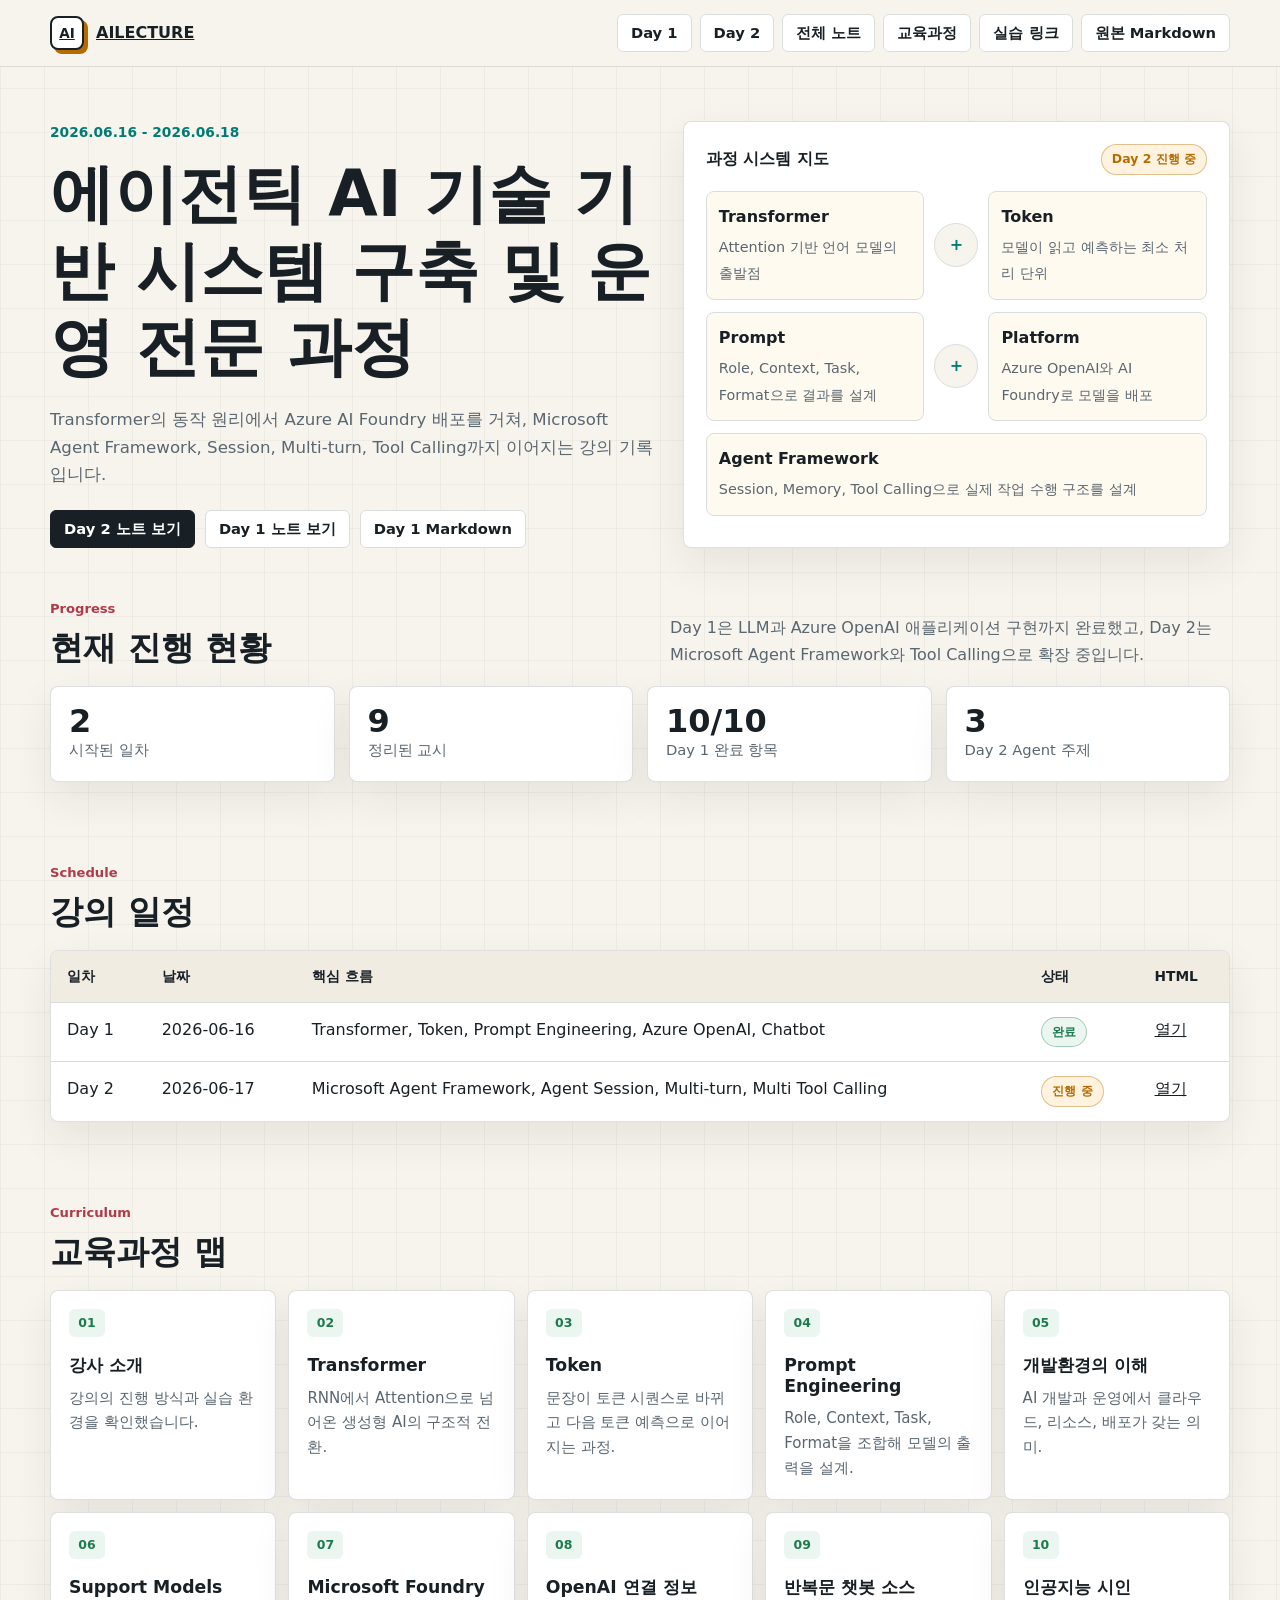
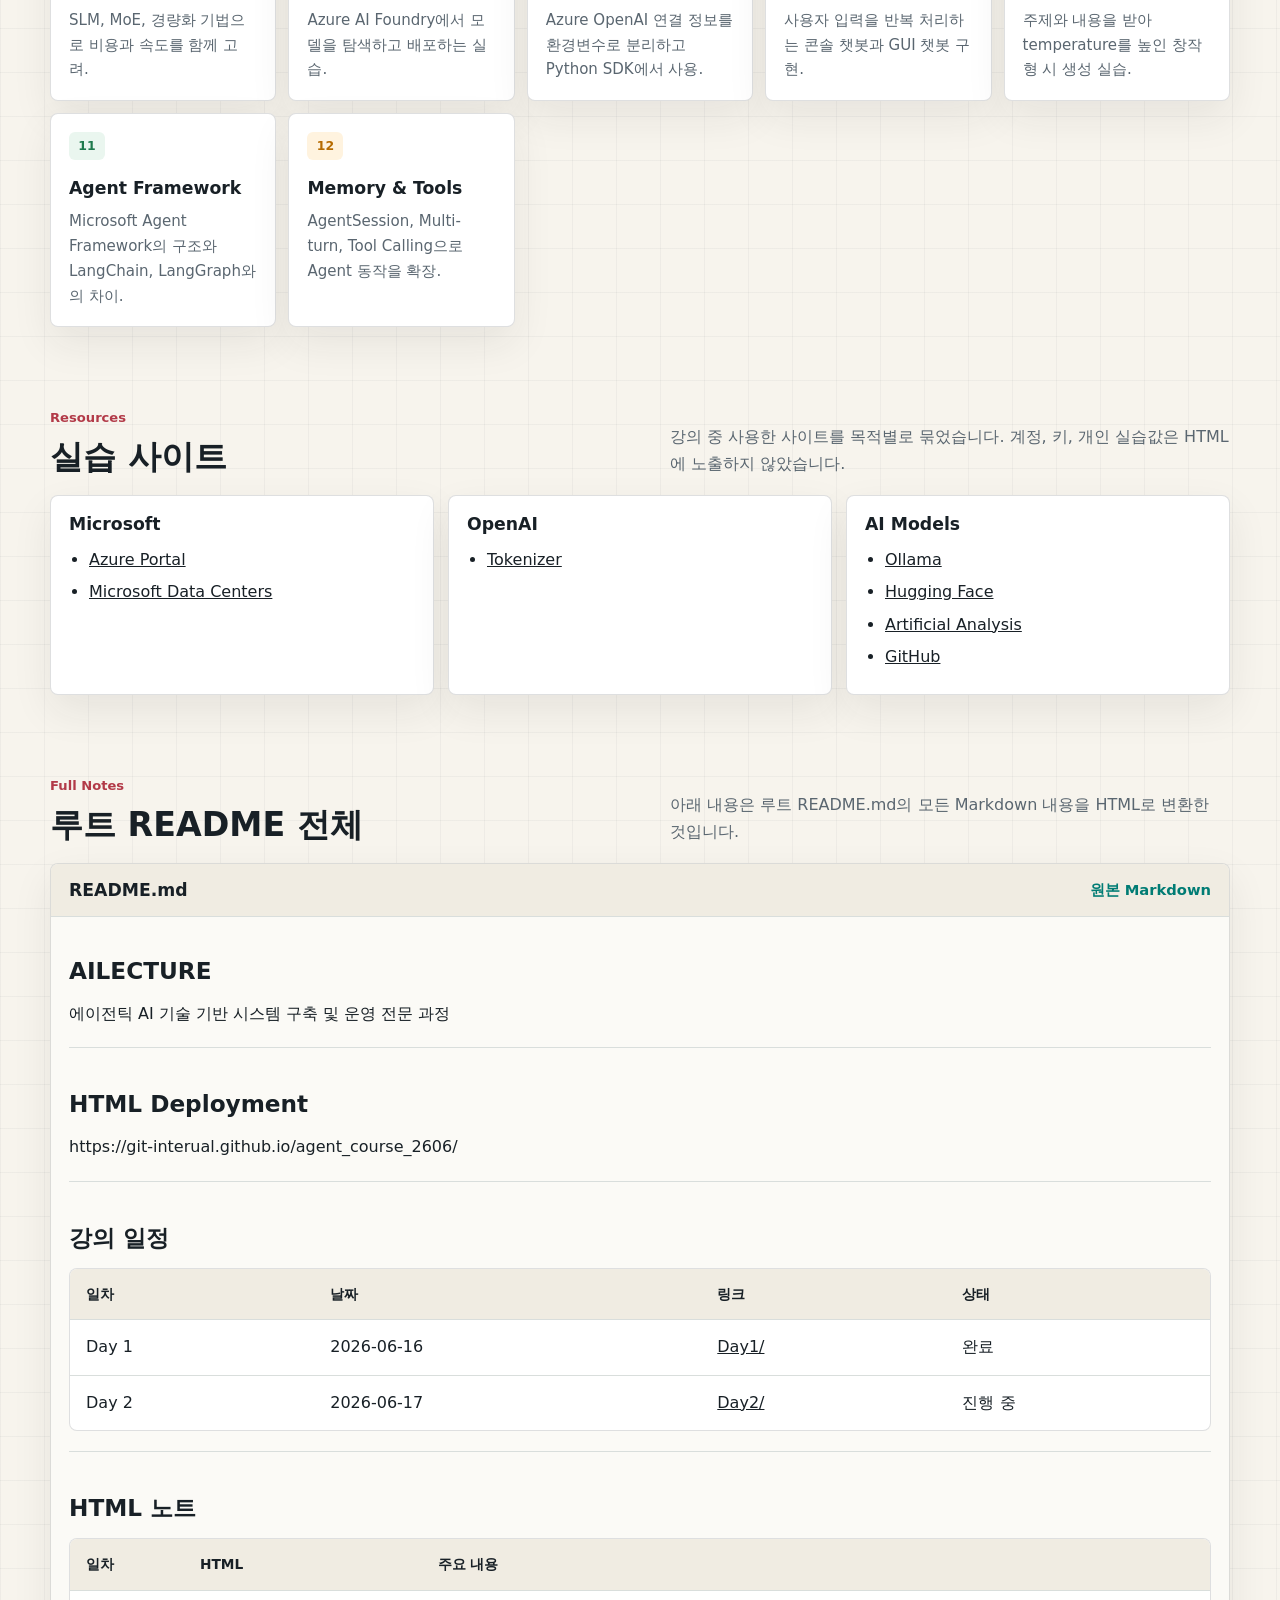
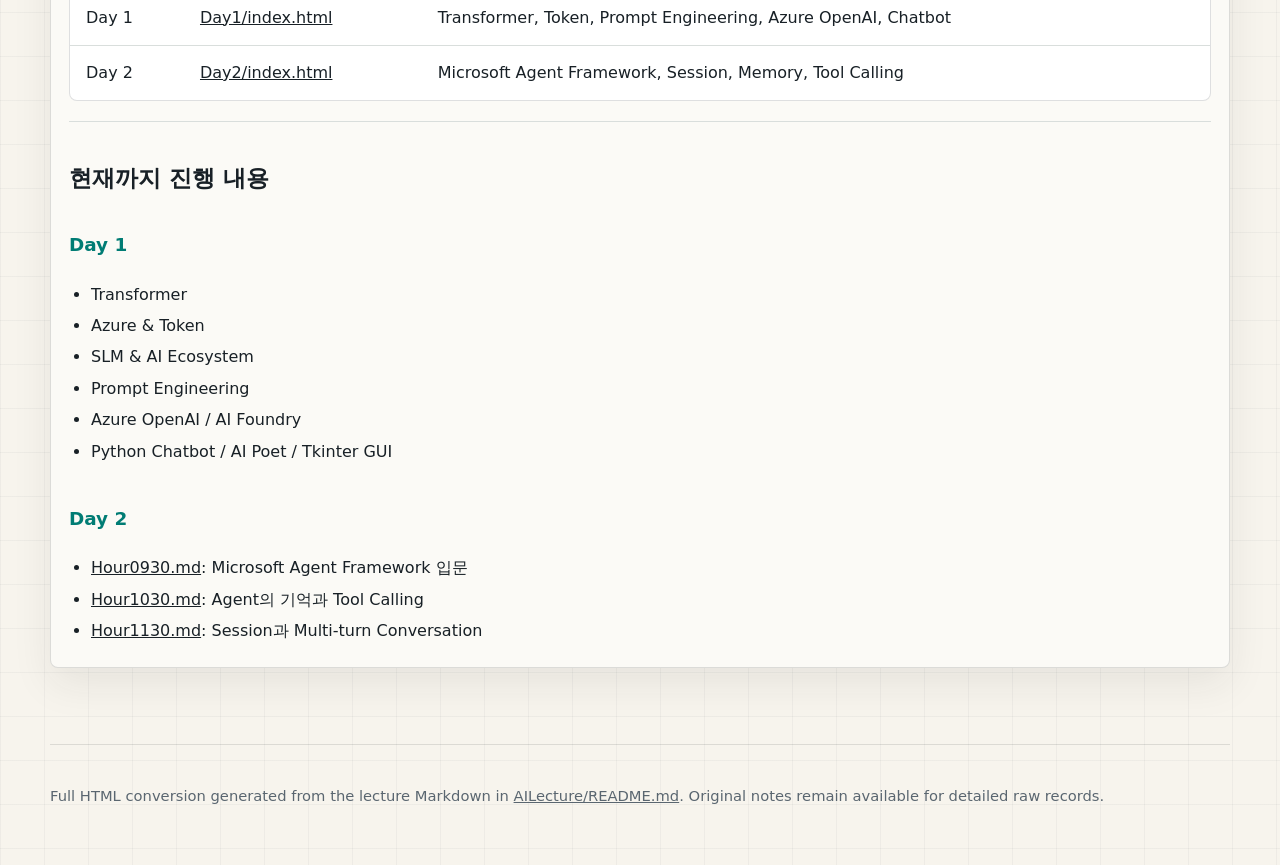
==== index.html @ e15aab4d "docs: include full markdown notes in html" ====
<!doctype html>
<html lang="ko">
  <head>
    <meta charset="utf-8" />
    <meta name="viewport" content="width=device-width, initial-scale=1" />
    <title>AILECTURE | Agentic AI Course</title>
    <link rel="stylesheet" href="assets/styles.css?v=full-notes-2" />
  </head>
  <body>
    <header class="topbar">
      <div class="page-shell topbar-inner">
        <a class="brand" href="index.html" aria-label="AILECTURE 홈">
          <span class="brand-mark">AI</span>
          <span>AILECTURE</span>
        </a>
        <nav class="nav-links" aria-label="주요 이동">
          <a href="Day1/index.html">Day 1</a>
          <a href="Day2/index.html">Day 2</a>
          <a href="#full-notes">전체 노트</a>
          <a href="#curriculum">교육과정</a>
          <a href="#resources">실습 링크</a>
          <a href="README.md">원본 Markdown</a>
        </nav>
      </div>
    </header>

    <main class="page-shell">
      <section class="hero" aria-labelledby="page-title">
        <div class="hero-copy">
          <p class="eyebrow">2026.06.16 - 2026.06.18</p>
          <h1 id="page-title">에이전틱 AI 기술 기반 시스템 구축 및 운영 전문 과정</h1>
          <p class="lead">
            Transformer의 동작 원리에서 Azure AI Foundry 배포를 거쳐,
            Microsoft Agent Framework, Session, Multi-turn, Tool Calling까지 이어지는 강의 기록입니다.
          </p>
          <div class="button-row">
            <a class="button-link primary" href="Day2/index.html">Day 2 노트 보기</a>
            <a class="button-link" href="Day1/index.html">Day 1 노트 보기</a>
            <a class="button-link" href="Day1/README.md">Day 1 Markdown</a>
          </div>
        </div>

        <aside class="hero-panel" aria-labelledby="map-title">
          <div class="panel-title">
            <span id="map-title">과정 시스템 지도</span>
            <span class="status-chip pending">Day 2 진행 중</span>
          </div>
          <div class="system-map">
            <div class="map-row">
              <div class="map-node">
                <strong>Transformer</strong>
                <span>Attention 기반 언어 모델의 출발점</span>
              </div>
              <div class="map-arrow">+</div>
              <div class="map-node">
                <strong>Token</strong>
                <span>모델이 읽고 예측하는 최소 처리 단위</span>
              </div>
            </div>
            <div class="map-row">
              <div class="map-node">
                <strong>Prompt</strong>
                <span>Role, Context, Task, Format으로 결과를 설계</span>
              </div>
              <div class="map-arrow">+</div>
              <div class="map-node">
                <strong>Platform</strong>
                <span>Azure OpenAI와 AI Foundry로 모델을 배포</span>
              </div>
            </div>
            <div class="map-node">
              <strong>Agent Framework</strong>
              <span>Session, Memory, Tool Calling으로 실제 작업 수행 구조를 설계</span>
            </div>
          </div>
        </aside>
      </section>

      <section class="section compact" aria-labelledby="stats-title">
        <div class="section-header">
          <div>
            <p class="section-kicker">Progress</p>
            <h2 id="stats-title">현재 진행 현황</h2>
          </div>
          <p class="section-note">
            Day 1은 LLM과 Azure OpenAI 애플리케이션 구현까지 완료했고,
            Day 2는 Microsoft Agent Framework와 Tool Calling으로 확장 중입니다.
          </p>
        </div>
        <div class="metrics">
          <div class="metric">
            <b>2</b>
            <span>시작된 일차</span>
          </div>
          <div class="metric">
            <b>9</b>
            <span>정리된 교시</span>
          </div>
          <div class="metric">
            <b>10/10</b>
            <span>Day 1 완료 항목</span>
          </div>
          <div class="metric">
            <b>3</b>
            <span>Day 2 Agent 주제</span>
          </div>
        </div>
      </section>

      <section class="section" aria-labelledby="schedule-title">
        <div class="section-header">
          <div>
            <p class="section-kicker">Schedule</p>
            <h2 id="schedule-title">강의 일정</h2>
          </div>
        </div>
        <div class="table-wrap">
          <table>
            <thead>
              <tr>
                <th>일차</th>
                <th>날짜</th>
                <th>핵심 흐름</th>
                <th>상태</th>
                <th>HTML</th>
              </tr>
            </thead>
            <tbody>
              <tr>
                <td>Day 1</td>
                <td>2026-06-16</td>
                <td>Transformer, Token, Prompt Engineering, Azure OpenAI, Chatbot</td>
                <td><span class="status-chip">완료</span></td>
                <td><a href="Day1/index.html">열기</a></td>
              </tr>
              <tr>
                <td>Day 2</td>
                <td>2026-06-17</td>
                <td>Microsoft Agent Framework, Agent Session, Multi-turn, Multi Tool Calling</td>
                <td><span class="status-chip pending">진행 중</span></td>
                <td><a href="Day2/index.html">열기</a></td>
              </tr>
            </tbody>
          </table>
        </div>
      </section>

      <section class="section" id="curriculum" aria-labelledby="curriculum-title">
        <div class="section-header">
          <div>
            <p class="section-kicker">Curriculum</p>
            <h2 id="curriculum-title">교육과정 맵</h2>
          </div>
        </div>
        <div class="curriculum-grid">
          <article class="content-card complete">
            <h3>강사 소개</h3>
            <p>강의의 진행 방식과 실습 환경을 확인했습니다.</p>
          </article>
          <article class="content-card complete">
            <h3>Transformer</h3>
            <p>RNN에서 Attention으로 넘어온 생성형 AI의 구조적 전환.</p>
          </article>
          <article class="content-card complete">
            <h3>Token</h3>
            <p>문장이 토큰 시퀀스로 바뀌고 다음 토큰 예측으로 이어지는 과정.</p>
          </article>
          <article class="content-card complete">
            <h3>Prompt Engineering</h3>
            <p>Role, Context, Task, Format을 조합해 모델의 출력을 설계.</p>
          </article>
          <article class="content-card complete">
            <h3>개발환경의 이해</h3>
            <p>AI 개발과 운영에서 클라우드, 리소스, 배포가 갖는 의미.</p>
          </article>
          <article class="content-card complete">
            <h3>Support Models</h3>
            <p>SLM, MoE, 경량화 기법으로 비용과 속도를 함께 고려.</p>
          </article>
          <article class="content-card complete">
            <h3>Microsoft Foundry</h3>
            <p>Azure AI Foundry에서 모델을 탐색하고 배포하는 실습.</p>
          </article>
          <article class="content-card complete">
            <h3>OpenAI 연결 정보</h3>
            <p>Azure OpenAI 연결 정보를 환경변수로 분리하고 Python SDK에서 사용.</p>
          </article>
          <article class="content-card complete">
            <h3>반복문 챗봇 소스</h3>
            <p>사용자 입력을 반복 처리하는 콘솔 챗봇과 GUI 챗봇 구현.</p>
          </article>
          <article class="content-card complete">
            <h3>인공지능 시인</h3>
            <p>주제와 내용을 받아 temperature를 높인 창작형 시 생성 실습.</p>
          </article>
          <article class="content-card complete">
            <h3>Agent Framework</h3>
            <p>Microsoft Agent Framework의 구조와 LangChain, LangGraph와의 차이.</p>
          </article>
          <article class="content-card pending">
            <h3>Memory &amp; Tools</h3>
            <p>AgentSession, Multi-turn, Tool Calling으로 Agent 동작을 확장.</p>
          </article>
        </div>
      </section>

      <section class="section" id="resources" aria-labelledby="resources-title">
        <div class="section-header">
          <div>
            <p class="section-kicker">Resources</p>
            <h2 id="resources-title">실습 사이트</h2>
          </div>
          <p class="section-note">
            강의 중 사용한 사이트를 목적별로 묶었습니다. 계정, 키, 개인 실습값은
            HTML에 노출하지 않았습니다.
          </p>
        </div>
        <div class="link-grid">
          <article class="link-panel">
            <h3>Microsoft</h3>
            <ul>
              <li><a href="https://portal.azure.com/">Azure Portal</a></li>
              <li><a href="https://datacenters.microsoft.com/">Microsoft Data Centers</a></li>
            </ul>
          </article>
          <article class="link-panel">
            <h3>OpenAI</h3>
            <ul>
              <li><a href="https://platform.openai.com/tokenizer">Tokenizer</a></li>
            </ul>
          </article>
          <article class="link-panel">
            <h3>AI Models</h3>
            <ul>
              <li><a href="https://ollama.com/">Ollama</a></li>
              <li><a href="https://huggingface.co/">Hugging Face</a></li>
              <li><a href="https://artificialanalysis.ai/">Artificial Analysis</a></li>
              <li><a href="https://github.com/">GitHub</a></li>
            </ul>
          </article>
        </div>
      </section>
      <!-- full-notes:start -->
      <section class="section" id="full-notes" aria-labelledby="full-notes-title">
        <div class="section-header">
          <div>
            <p class="section-kicker">Full Notes</p>
            <h2 id="full-notes-title">루트 README 전체</h2>
          </div>
          <p class="section-note">아래 내용은 루트 README.md의 모든 Markdown 내용을 HTML로 변환한 것입니다.</p>
        </div>
        <div class="full-notes">
          <article class="source-panel markdown-source" id="full-readme-md">
            <div class="markdown-source-header">
              <h3>README.md</h3>
              <a href="README.md">원본 Markdown</a>
            </div>
            <div class="markdown-content">
              <h3>AILECTURE</h3>
              <p>에이전틱 AI 기술 기반 시스템 구축 및 운영 전문 과정</p>
              <hr />
              <h3>HTML Deployment</h3>
              <p>https://git-interual.github.io/agent_course_2606/</p>
              <hr />
              <h3>강의 일정</h3>
              <div class="table-wrap"><table>
              <thead><tr><th>일차</th><th>날짜</th><th>링크</th><th>상태</th></tr></thead>
              <tbody>
              <tr><td>Day 1</td><td>2026-06-16</td><td><a href="Day1/README.md">Day1/</a></td><td>완료</td></tr>
              <tr><td>Day 2</td><td>2026-06-17</td><td><a href="Day2/README.md">Day2/</a></td><td>진행 중</td></tr>
              </tbody></table></div>
              <hr />
              <h3>HTML 노트</h3>
              <div class="table-wrap"><table>
              <thead><tr><th>일차</th><th>HTML</th><th>주요 내용</th></tr></thead>
              <tbody>
              <tr><td>Day 1</td><td><a href="Day1/index.html">Day1/index.html</a></td><td>Transformer, Token, Prompt Engineering, Azure OpenAI, Chatbot</td></tr>
              <tr><td>Day 2</td><td><a href="Day2/index.html">Day2/index.html</a></td><td>Microsoft Agent Framework, Session, Memory, Tool Calling</td></tr>
              </tbody></table></div>
              <hr />
              <h3>현재까지 진행 내용</h3>
              <h4>Day 1</h4>
              <ul><li>Transformer</li><li>Azure &amp; Token</li><li>SLM &amp; AI Ecosystem</li><li>Prompt Engineering</li><li>Azure OpenAI / AI Foundry</li><li>Python Chatbot / AI Poet / Tkinter GUI</li></ul>
              <h4>Day 2</h4>
              <ul><li><a href="Day2/Hour0930.md">Hour0930.md</a>: Microsoft Agent Framework 입문</li><li><a href="Day2/Hour1030.md">Hour1030.md</a>: Agent의 기억과 Tool Calling</li><li><a href="Day2/Hour1130.md">Hour1130.md</a>: Session과 Multi-turn Conversation</li></ul>
            </div>
          </article>
        </div>
      </section>
      <!-- full-notes:end -->
    </main>

    <footer class="page-shell footer">
      <p>
        Full HTML conversion generated from the lecture Markdown in
        <a href="README.md">AILecture/README.md</a>. Original notes remain
        available for detailed raw records.
      </p>
    </footer>
  </body>
</html>
---- assets/styles.css ----
:root {
  --paper: #f7f4ed;
  --surface: #ffffff;
  --surface-strong: #fffaf0;
  --ink: #182026;
  --muted: #5a6670;
  --line: #d9dedc;
  --teal: #007c74;
  --green: #1f7a4d;
  --amber: #b66b00;
  --rose: #b23a48;
  --violet: #6953a8;
  --blue: #2f67b1;
  --shadow: 0 16px 40px rgba(33, 38, 43, 0.08);
  font-family:
    Inter, Pretendard, "Noto Sans KR", "Apple SD Gothic Neo", system-ui,
    -apple-system, BlinkMacSystemFont, "Segoe UI", sans-serif;
}

* {
  box-sizing: border-box;
}

html {
  scroll-behavior: smooth;
}

body {
  margin: 0;
  background:
    linear-gradient(90deg, rgba(24, 32, 38, 0.04) 1px, transparent 1px),
    linear-gradient(180deg, rgba(24, 32, 38, 0.04) 1px, transparent 1px),
    var(--paper);
  background-size: 44px 44px;
  color: var(--ink);
  line-height: 1.65;
}

a {
  color: inherit;
}

.page-shell {
  width: min(1180px, calc(100% - 32px));
  margin: 0 auto;
}

.topbar {
  position: sticky;
  top: 0;
  z-index: 20;
  border-bottom: 1px solid rgba(24, 32, 38, 0.12);
  background: rgba(247, 244, 237, 0.92);
  backdrop-filter: blur(18px);
}

.topbar-inner {
  display: flex;
  min-height: 66px;
  align-items: center;
  justify-content: space-between;
  gap: 20px;
}

.brand {
  display: flex;
  align-items: center;
  gap: 12px;
  font-weight: 800;
}

.brand-mark {
  display: grid;
  width: 34px;
  height: 34px;
  place-items: center;
  border: 2px solid var(--ink);
  border-radius: 8px;
  background: var(--surface);
  box-shadow: 4px 4px 0 var(--amber);
  font-size: 0.85rem;
}

.nav-links {
  display: flex;
  flex-wrap: wrap;
  justify-content: flex-end;
  gap: 8px;
}

.nav-links a,
.button-link {
  display: inline-flex;
  min-height: 38px;
  align-items: center;
  justify-content: center;
  border: 1px solid var(--line);
  border-radius: 6px;
  background: var(--surface);
  padding: 0 13px;
  color: var(--ink);
  font-size: 0.92rem;
  font-weight: 700;
  text-decoration: none;
}

.nav-links a:hover,
.button-link:hover {
  border-color: var(--ink);
  box-shadow: 3px 3px 0 rgba(24, 32, 38, 0.16);
}

.button-link.primary {
  border-color: var(--ink);
  background: var(--ink);
  color: var(--surface);
}

.button-row {
  display: flex;
  flex-wrap: wrap;
  gap: 10px;
  margin-top: 22px;
}

.hero {
  display: grid;
  grid-template-columns: minmax(0, 1.05fr) minmax(320px, 0.95fr);
  gap: 28px;
  align-items: stretch;
  padding: 54px 0 28px;
}

.hero-copy {
  align-self: center;
}

.eyebrow {
  margin: 0 0 12px;
  color: var(--teal);
  font-size: 0.86rem;
  font-weight: 900;
}

h1,
h2,
h3 {
  line-height: 1.2;
}

h1 {
  margin: 0;
  max-width: 780px;
  font-size: clamp(2.2rem, 5vw, 5rem);
  letter-spacing: 0;
}

.lead {
  max-width: 720px;
  margin: 20px 0 0;
  color: var(--muted);
  font-size: clamp(1.02rem, 1.3vw, 1.2rem);
}

.hero-panel,
.content-card,
.timeline-item,
.metric,
.callout,
.table-wrap,
.link-panel,
.concept-card,
.hour-card,
.source-panel {
  border: 1px solid rgba(24, 32, 38, 0.14);
  border-radius: 8px;
  background: var(--surface);
  box-shadow: var(--shadow);
}

.hero-panel {
  position: relative;
  overflow: hidden;
  padding: 22px;
}

.panel-title {
  display: flex;
  align-items: center;
  justify-content: space-between;
  gap: 12px;
  margin-bottom: 16px;
  font-weight: 900;
}

.status-chip {
  display: inline-flex;
  align-items: center;
  border: 1px solid rgba(31, 122, 77, 0.35);
  border-radius: 999px;
  background: #eaf6ef;
  padding: 4px 10px;
  color: var(--green);
  font-size: 0.78rem;
  font-weight: 900;
}

.status-chip.pending {
  border-color: rgba(182, 107, 0, 0.38);
  background: #fff3df;
  color: var(--amber);
}

.system-map {
  display: grid;
  gap: 12px;
}

.map-row {
  display: grid;
  grid-template-columns: 1fr 44px 1fr;
  gap: 10px;
  align-items: center;
}

.map-node {
  min-height: 76px;
  border: 1px solid var(--line);
  border-radius: 8px;
  background: var(--surface-strong);
  padding: 12px;
}

.map-node strong {
  display: block;
  margin-bottom: 4px;
}

.map-node span {
  color: var(--muted);
  font-size: 0.9rem;
}

.map-arrow {
  display: grid;
  width: 44px;
  height: 44px;
  place-items: center;
  border: 1px solid var(--line);
  border-radius: 50%;
  background: var(--paper);
  color: var(--teal);
  font-weight: 900;
}

.section {
  padding: 40px 0;
}

.section.compact {
  padding-top: 22px;
}

.section-header {
  display: flex;
  align-items: end;
  justify-content: space-between;
  gap: 20px;
  margin-bottom: 18px;
}

.section-kicker {
  margin: 0 0 8px;
  color: var(--rose);
  font-size: 0.82rem;
  font-weight: 900;
}

h2 {
  margin: 0;
  font-size: clamp(1.6rem, 2.6vw, 2.5rem);
}

h3 {
  margin: 0 0 10px;
  font-size: 1.08rem;
}

.section-note {
  max-width: 560px;
  margin: 8px 0 0;
  color: var(--muted);
}

.metrics {
  display: grid;
  grid-template-columns: repeat(4, 1fr);
  gap: 14px;
}

.metric {
  padding: 18px;
}

.metric b {
  display: block;
  font-size: 2rem;
  line-height: 1;
}

.metric span {
  color: var(--muted);
  font-size: 0.92rem;
}

.timeline {
  display: grid;
  gap: 12px;
}

.timeline-item {
  display: grid;
  grid-template-columns: 110px minmax(0, 1fr) auto;
  gap: 18px;
  align-items: center;
  padding: 18px;
}

.timeline-time {
  color: var(--teal);
  font-size: 1.18rem;
  font-weight: 900;
}

.timeline-item p {
  margin: 0;
  color: var(--muted);
}

.progress-rail {
  overflow: hidden;
  height: 12px;
  border: 1px solid rgba(24, 32, 38, 0.18);
  border-radius: 999px;
  background: #eee7d9;
}

.progress-fill {
  width: var(--progress, 50%);
  height: 100%;
  background: linear-gradient(90deg, var(--green), var(--teal), var(--amber));
}

.curriculum-grid {
  display: grid;
  grid-template-columns: repeat(5, 1fr);
  gap: 12px;
  counter-reset: curriculum;
}

.content-card {
  position: relative;
  min-height: 150px;
  padding: 18px;
}

.content-card::before {
  counter-increment: curriculum;
  content: counter(curriculum, decimal-leading-zero);
  display: inline-flex;
  width: 36px;
  height: 28px;
  align-items: center;
  justify-content: center;
  border-radius: 6px;
  background: #f0ece2;
  color: var(--muted);
  font-size: 0.78rem;
  font-weight: 900;
}

.content-card.complete::before {
  background: #eaf6ef;
  color: var(--green);
}

.content-card.pending::before {
  background: #fff3df;
  color: var(--amber);
}

.content-card h3 {
  margin-top: 18px;
}

.content-card p {
  margin: 0;
  color: var(--muted);
  font-size: 0.94rem;
}

.table-wrap {
  overflow: auto;
}

table {
  width: 100%;
  border-collapse: collapse;
  min-width: 680px;
}

th,
td {
  border-bottom: 1px solid var(--line);
  padding: 14px 16px;
  text-align: left;
  vertical-align: top;
}

th {
  background: #f0ece2;
  font-size: 0.86rem;
  text-transform: uppercase;
}

tr:last-child td {
  border-bottom: 0;
}

.link-grid {
  display: grid;
  grid-template-columns: repeat(3, 1fr);
  gap: 14px;
}

.link-panel {
  padding: 18px;
}

.link-panel ul,
.hour-card ul,
.source-panel ul {
  margin: 12px 0 0;
  padding-left: 20px;
}

.link-panel li,
.hour-card li,
.source-panel li {
  margin: 6px 0;
}

.quote-band {
  display: grid;
  grid-template-columns: 0.8fr 1.2fr;
  gap: 18px;
  align-items: center;
  border: 1px solid rgba(24, 32, 38, 0.14);
  border-radius: 8px;
  background: #182026;
  padding: 26px;
  color: var(--surface);
}

.quote-band p {
  margin: 0;
}

.quote-band .formula {
  display: flex;
  flex-wrap: wrap;
  gap: 8px;
}

.formula span {
  border: 1px solid rgba(255, 255, 255, 0.28);
  border-radius: 6px;
  padding: 8px 10px;
  background: rgba(255, 255, 255, 0.08);
  font-weight: 800;
}

.two-column {
  display: grid;
  grid-template-columns: minmax(0, 0.92fr) minmax(320px, 1.08fr);
  gap: 22px;
}

.concept-grid,
.hour-grid {
  display: grid;
  grid-template-columns: repeat(2, minmax(0, 1fr));
  gap: 14px;
}

.concept-card,
.hour-card,
.source-panel {
  padding: 18px;
}

.accent-teal {
  border-top: 5px solid var(--teal);
}

.accent-amber {
  border-top: 5px solid var(--amber);
}

.accent-rose {
  border-top: 5px solid var(--rose);
}

.accent-violet {
  border-top: 5px solid var(--violet);
}

.accent-blue {
  border-top: 5px solid var(--blue);
}

.diagram {
  display: grid;
  gap: 10px;
  margin-top: 14px;
}

.flow {
  display: flex;
  flex-wrap: wrap;
  gap: 8px;
  align-items: center;
}

.flow span {
  border: 1px solid var(--line);
  border-radius: 6px;
  background: var(--surface-strong);
  padding: 8px 10px;
  font-weight: 800;
}

.flow b {
  color: var(--teal);
}

.split-note {
  display: grid;
  grid-template-columns: repeat(2, minmax(0, 1fr));
  gap: 12px;
}

.note-box {
  border: 1px solid var(--line);
  border-radius: 8px;
  background: #fbfaf6;
  padding: 14px;
}

.note-box strong {
  display: block;
  margin-bottom: 6px;
}

.note-box p {
  margin: 0;
  color: var(--muted);
}

.callout {
  padding: 20px;
  background: #fffaf0;
}

.callout strong {
  color: var(--rose);
}

.source-panel {
  background: #fbfaf6;
}

.full-notes {
  display: grid;
  gap: 18px;
  min-width: 0;
}

.markdown-source {
  overflow: hidden;
  min-width: 0;
}

.markdown-source-header {
  display: flex;
  align-items: center;
  justify-content: space-between;
  gap: 16px;
  border-bottom: 1px solid var(--line);
  margin: -18px -18px 18px;
  background: #f0ece2;
  padding: 14px 18px;
}

.markdown-source-header h3 {
  margin: 0;
}

.markdown-source-header a {
  color: var(--teal);
  font-size: 0.92rem;
  font-weight: 800;
  text-decoration: none;
}

.markdown-content {
  display: grid;
  grid-template-columns: minmax(0, 1fr);
  gap: 12px;
  min-width: 0;
}

.markdown-content h3,
.markdown-content h4,
.markdown-content h5,
.markdown-content h6 {
  margin: 22px 0 4px;
}

.markdown-content h3 {
  font-size: 1.45rem;
}

.markdown-content h4 {
  color: var(--teal);
  font-size: 1.15rem;
}

.markdown-content p {
  margin: 0;
}

.markdown-content ul,
.markdown-content ol {
  margin: 0;
  padding-left: 22px;
}

.markdown-content li {
  margin: 5px 0;
}

.markdown-content blockquote {
  margin: 0;
  border-left: 4px solid var(--amber);
  background: #fffaf0;
  padding: 12px 14px;
}

.markdown-content pre {
  overflow: auto;
  max-width: 100%;
  border: 1px solid rgba(24, 32, 38, 0.14);
  border-radius: 8px;
  background: #182026;
  padding: 14px;
  color: #fffaf0;
  line-height: 1.55;
}

.markdown-content code {
  border-radius: 5px;
  background: rgba(24, 32, 38, 0.08);
  padding: 2px 5px;
  font-family:
    "SFMono-Regular", Consolas, "Liberation Mono", Menlo, monospace;
  font-size: 0.92em;
}

.markdown-content pre code {
  background: transparent;
  padding: 0;
  color: inherit;
  white-space: pre-wrap;
  overflow-wrap: anywhere;
}

.markdown-content .table-wrap {
  box-shadow: none;
  max-width: 100%;
}

.markdown-content table {
  min-width: 0;
}

.markdown-content th,
.markdown-content td {
  overflow-wrap: anywhere;
}

.markdown-content hr {
  width: 100%;
  border: 0;
  border-top: 1px solid var(--line);
}

.footer {
  margin-top: 36px;
  border-top: 1px solid rgba(24, 32, 38, 0.12);
  padding: 24px 0 42px;
  color: var(--muted);
  font-size: 0.92rem;
}

@media (max-width: 980px) {
  .hero,
  .two-column,
  .quote-band {
    grid-template-columns: 1fr;
  }

  .metrics,
  .curriculum-grid {
    grid-template-columns: repeat(2, 1fr);
  }

  .link-grid,
  .concept-grid,
  .hour-grid {
    grid-template-columns: 1fr;
  }
}

@media (max-width: 720px) {
  .page-shell {
    width: min(calc(100% - 24px), 1180px);
  }

  .topbar-inner,
  .section-header {
    align-items: flex-start;
    flex-direction: column;
  }

  .nav-links {
    justify-content: flex-start;
  }

  .hero {
    padding-top: 34px;
  }

  .map-row {
    grid-template-columns: 1fr;
  }

  .map-arrow {
    width: 100%;
    border-radius: 8px;
  }

  .timeline-item {
    grid-template-columns: 1fr;
  }

  .metrics,
  .curriculum-grid,
  .split-note {
    grid-template-columns: 1fr;
  }
}
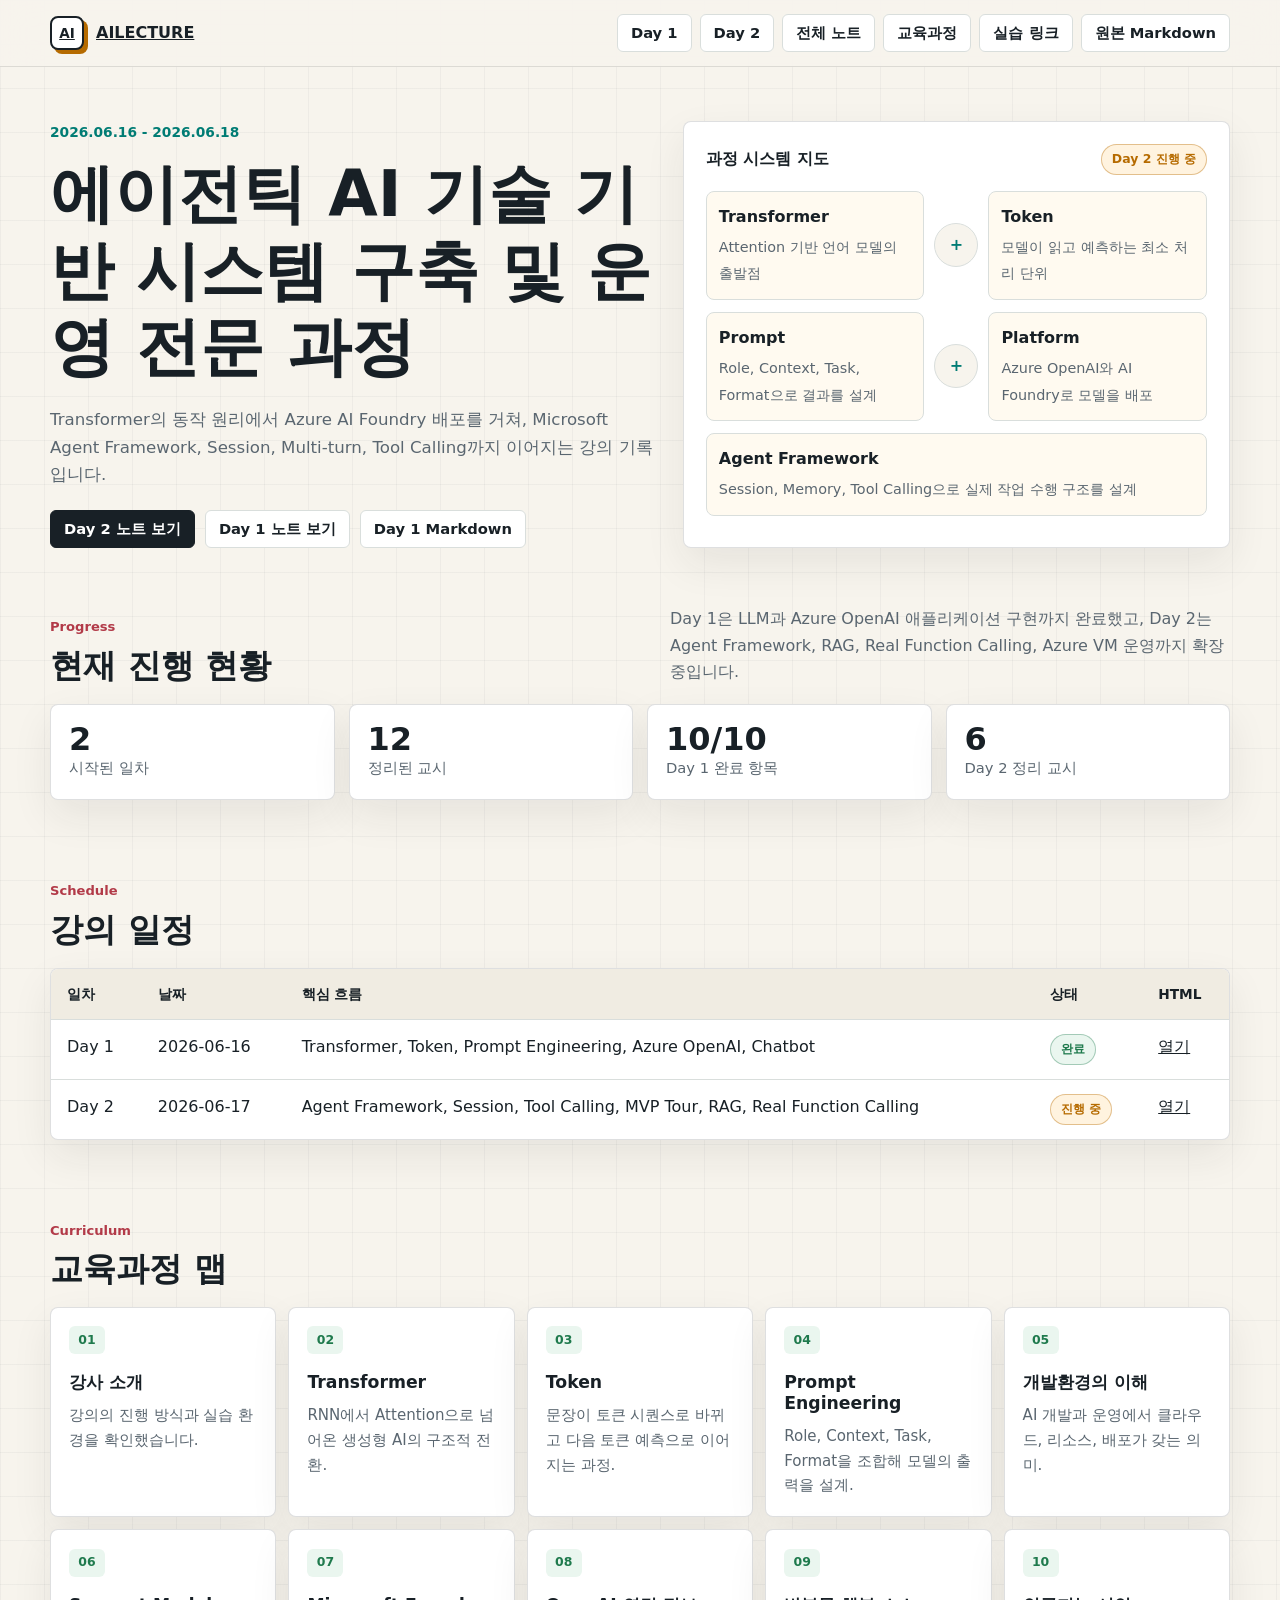
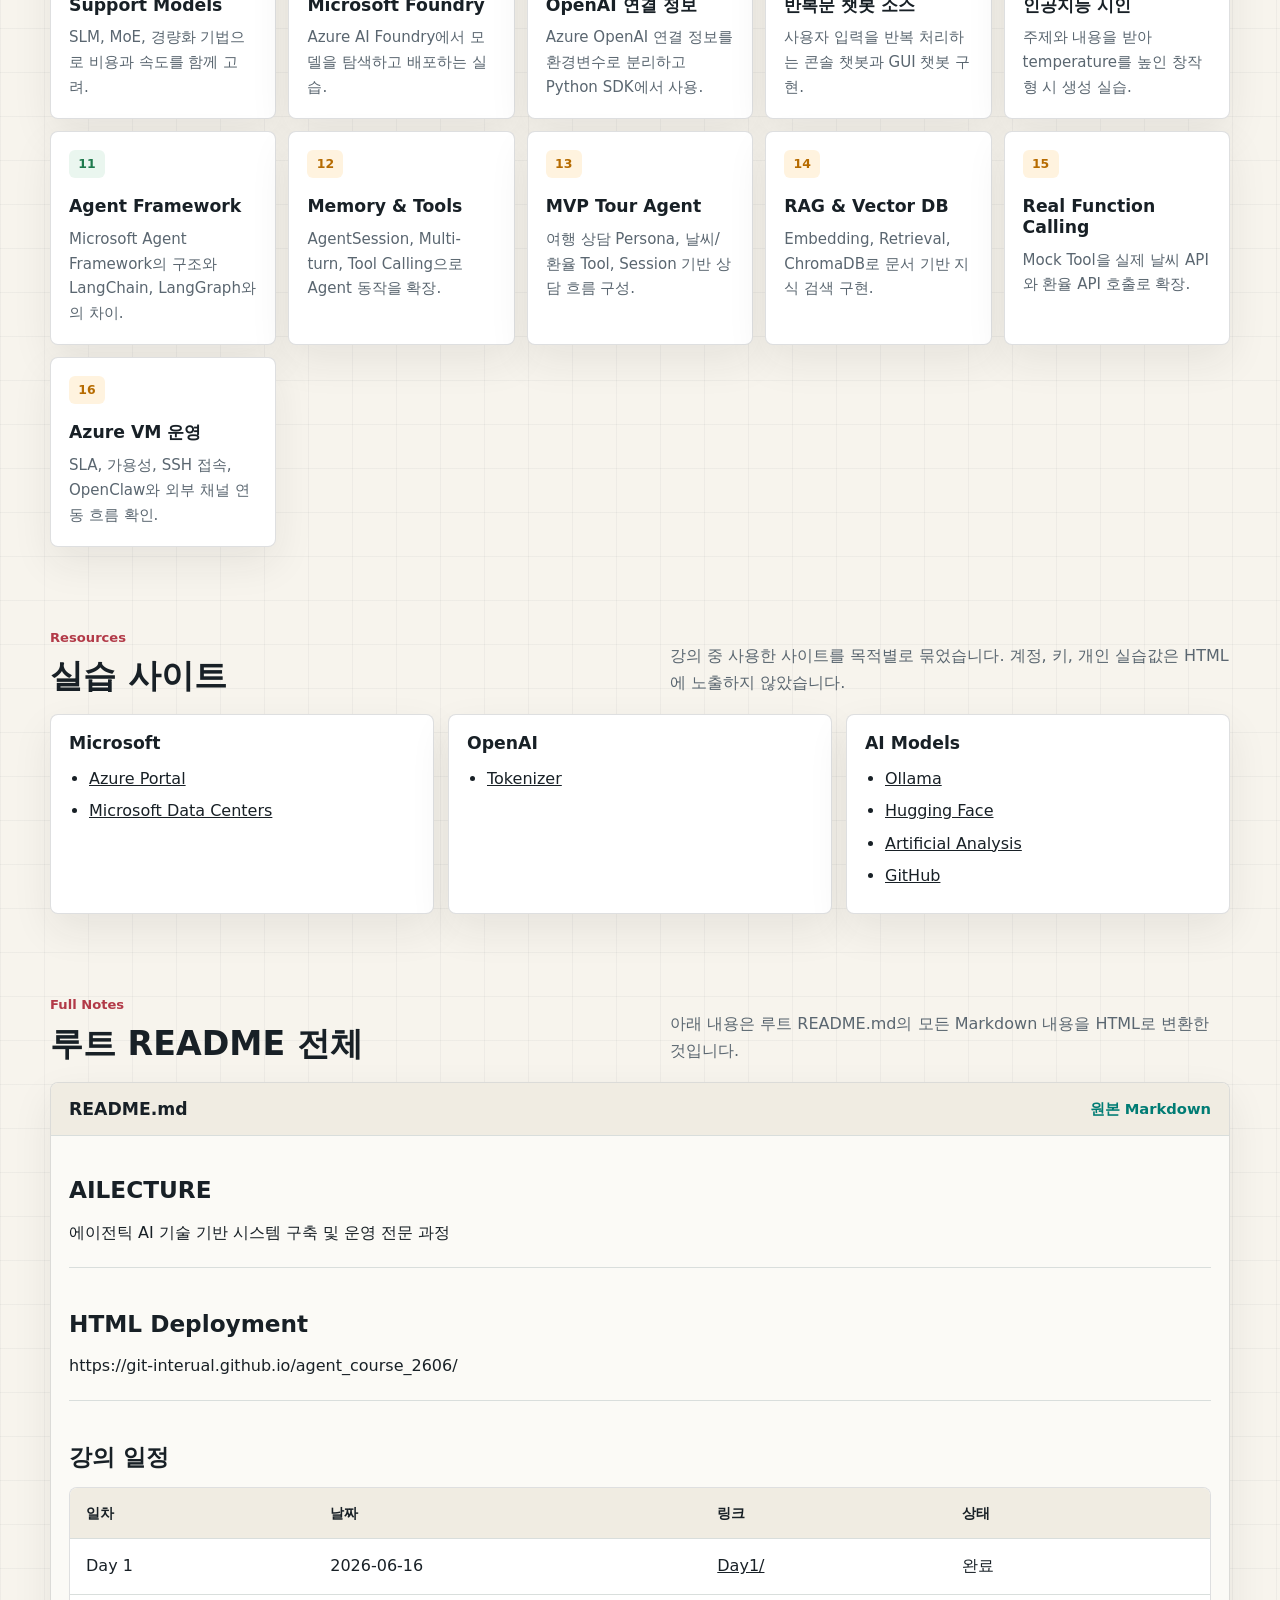
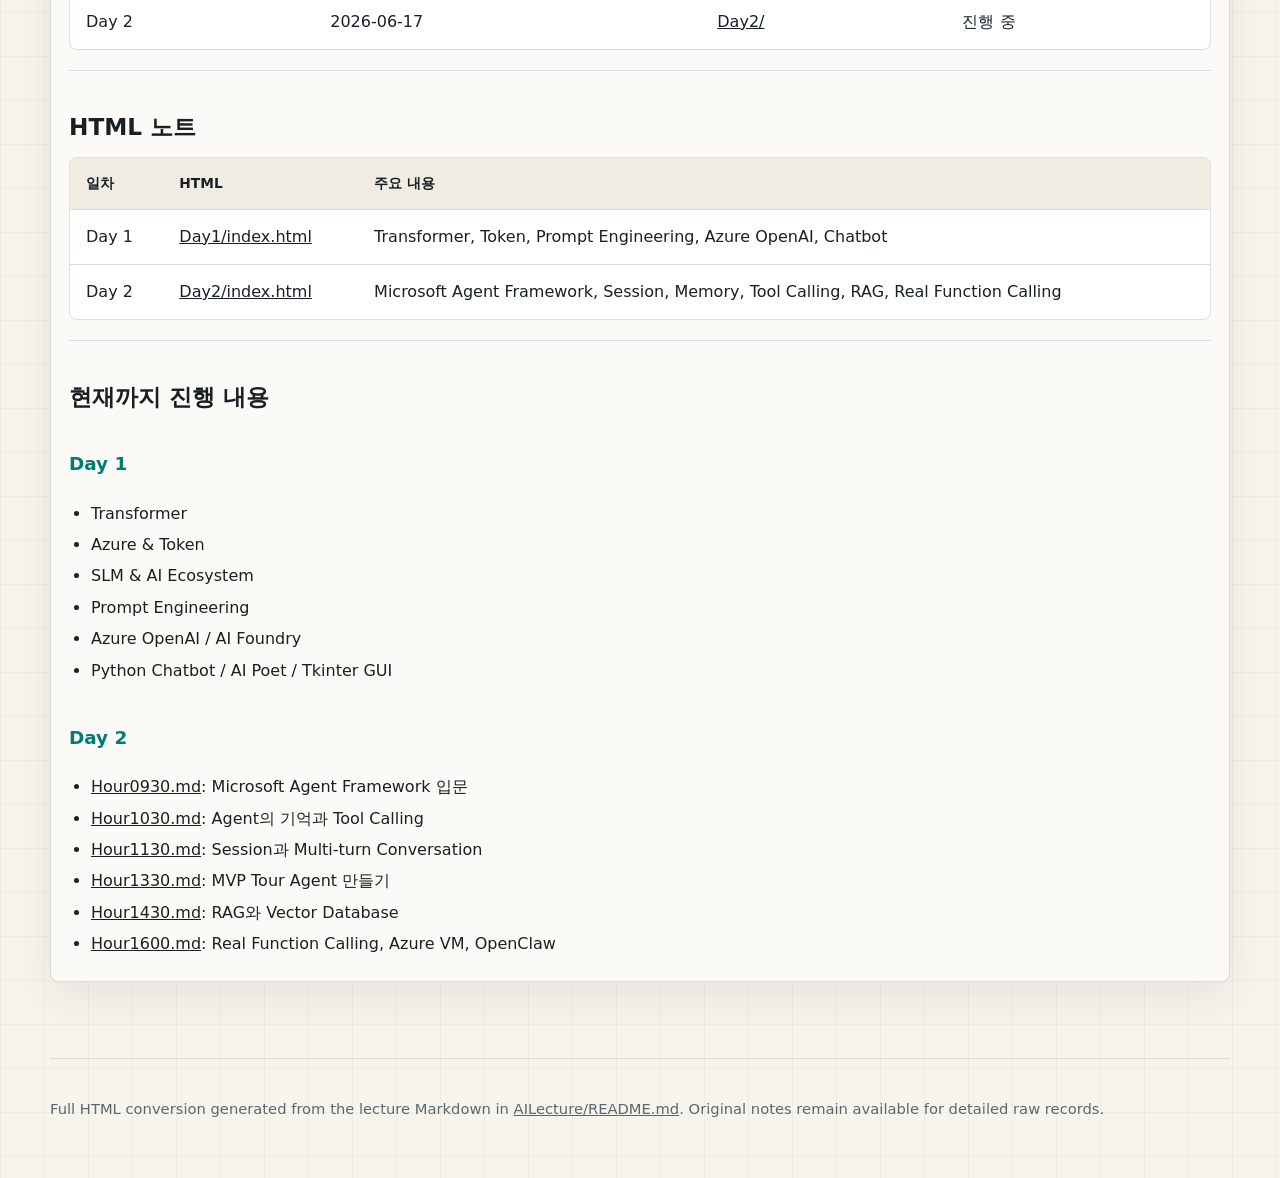
==== commit d159aca6: "Day2 5,6 교시 정보 추가." ====
--- a/index.html
+++ b/index.html
@@ -84,7 +84,7 @@
           </div>
           <p class="section-note">
             Day 1은 LLM과 Azure OpenAI 애플리케이션 구현까지 완료했고,
-            Day 2는 Microsoft Agent Framework와 Tool Calling으로 확장 중입니다.
+            Day 2는 Agent Framework, RAG, Real Function Calling, Azure VM 운영까지 확장 중입니다.
           </p>
         </div>
         <div class="metrics">
@@ -93,7 +93,7 @@
             <span>시작된 일차</span>
           </div>
           <div class="metric">
-            <b>9</b>
+            <b>12</b>
             <span>정리된 교시</span>
           </div>
           <div class="metric">
@@ -101,8 +101,8 @@
             <span>Day 1 완료 항목</span>
           </div>
           <div class="metric">
-            <b>3</b>
-            <span>Day 2 Agent 주제</span>
+            <b>6</b>
+            <span>Day 2 정리 교시</span>
           </div>
         </div>
       </section>
@@ -136,7 +136,7 @@
               <tr>
                 <td>Day 2</td>
                 <td>2026-06-17</td>
-                <td>Microsoft Agent Framework, Agent Session, Multi-turn, Multi Tool Calling</td>
+                <td>Agent Framework, Session, Tool Calling, MVP Tour, RAG, Real Function Calling</td>
                 <td><span class="status-chip pending">진행 중</span></td>
                 <td><a href="Day2/index.html">열기</a></td>
               </tr>
@@ -200,6 +200,22 @@
           <article class="content-card pending">
             <h3>Memory &amp; Tools</h3>
             <p>AgentSession, Multi-turn, Tool Calling으로 Agent 동작을 확장.</p>
+          </article>
+          <article class="content-card pending">
+            <h3>MVP Tour Agent</h3>
+            <p>여행 상담 Persona, 날씨/환율 Tool, Session 기반 상담 흐름 구성.</p>
+          </article>
+          <article class="content-card pending">
+            <h3>RAG &amp; Vector DB</h3>
+            <p>Embedding, Retrieval, ChromaDB로 문서 기반 지식 검색 구현.</p>
+          </article>
+          <article class="content-card pending">
+            <h3>Real Function Calling</h3>
+            <p>Mock Tool을 실제 날씨 API와 환율 API 호출로 확장.</p>
+          </article>
+          <article class="content-card pending">
+            <h3>Azure VM 운영</h3>
+            <p>SLA, 가용성, SSH 접속, OpenClaw와 외부 채널 연동 흐름 확인.</p>
           </article>
         </div>
       </section>
@@ -275,14 +291,14 @@
               <thead><tr><th>일차</th><th>HTML</th><th>주요 내용</th></tr></thead>
               <tbody>
               <tr><td>Day 1</td><td><a href="Day1/index.html">Day1/index.html</a></td><td>Transformer, Token, Prompt Engineering, Azure OpenAI, Chatbot</td></tr>
-              <tr><td>Day 2</td><td><a href="Day2/index.html">Day2/index.html</a></td><td>Microsoft Agent Framework, Session, Memory, Tool Calling</td></tr>
+              <tr><td>Day 2</td><td><a href="Day2/index.html">Day2/index.html</a></td><td>Microsoft Agent Framework, Session, Memory, Tool Calling, RAG, Real Function Calling</td></tr>
               </tbody></table></div>
               <hr />
               <h3>현재까지 진행 내용</h3>
               <h4>Day 1</h4>
               <ul><li>Transformer</li><li>Azure &amp; Token</li><li>SLM &amp; AI Ecosystem</li><li>Prompt Engineering</li><li>Azure OpenAI / AI Foundry</li><li>Python Chatbot / AI Poet / Tkinter GUI</li></ul>
               <h4>Day 2</h4>
-              <ul><li><a href="Day2/Hour0930.md">Hour0930.md</a>: Microsoft Agent Framework 입문</li><li><a href="Day2/Hour1030.md">Hour1030.md</a>: Agent의 기억과 Tool Calling</li><li><a href="Day2/Hour1130.md">Hour1130.md</a>: Session과 Multi-turn Conversation</li></ul>
+              <ul><li><a href="Day2/Hour0930.md">Hour0930.md</a>: Microsoft Agent Framework 입문</li><li><a href="Day2/Hour1030.md">Hour1030.md</a>: Agent의 기억과 Tool Calling</li><li><a href="Day2/Hour1130.md">Hour1130.md</a>: Session과 Multi-turn Conversation</li><li><a href="Day2/Hour1330.md">Hour1330.md</a>: MVP Tour Agent 만들기</li><li><a href="Day2/Hour1430.md">Hour1430.md</a>: RAG와 Vector Database</li><li><a href="Day2/Hour1600.md">Hour1600.md</a>: Real Function Calling, Azure VM, OpenClaw</li></ul>
             </div>
           </article>
         </div>
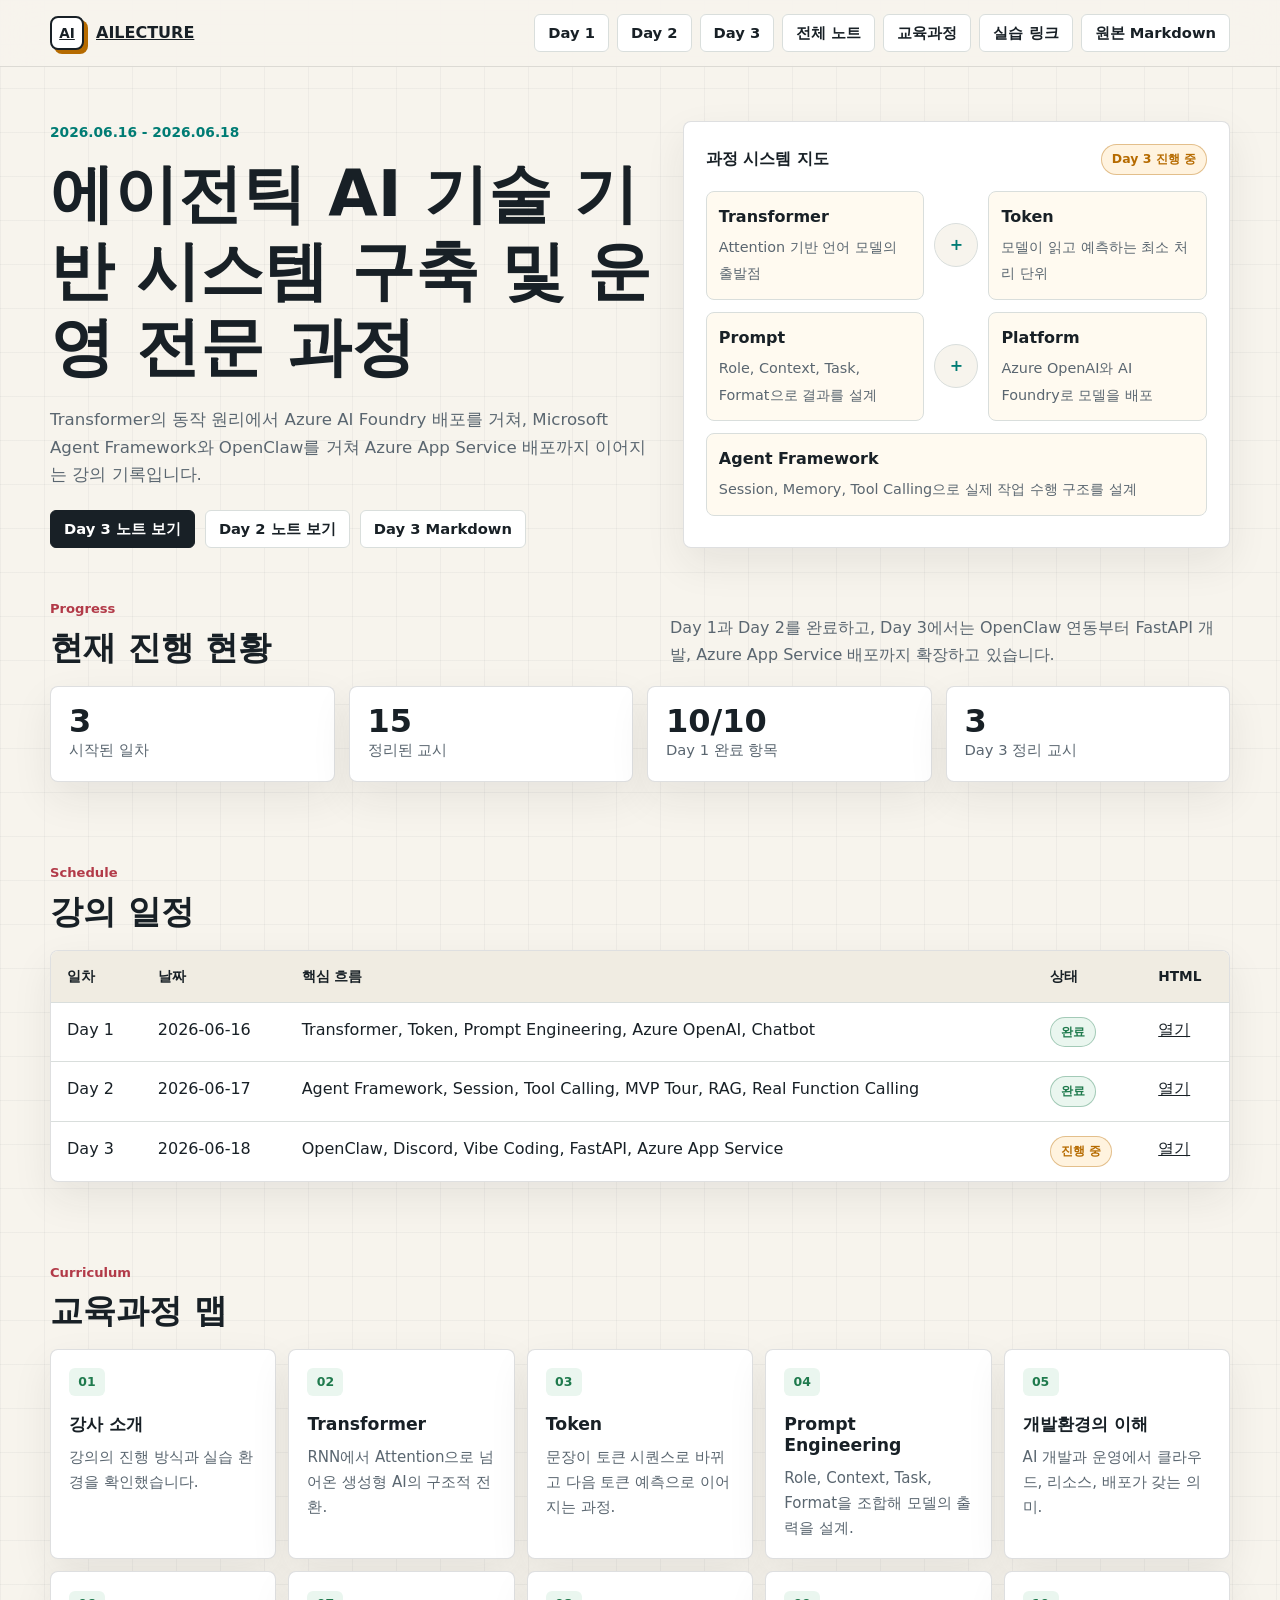
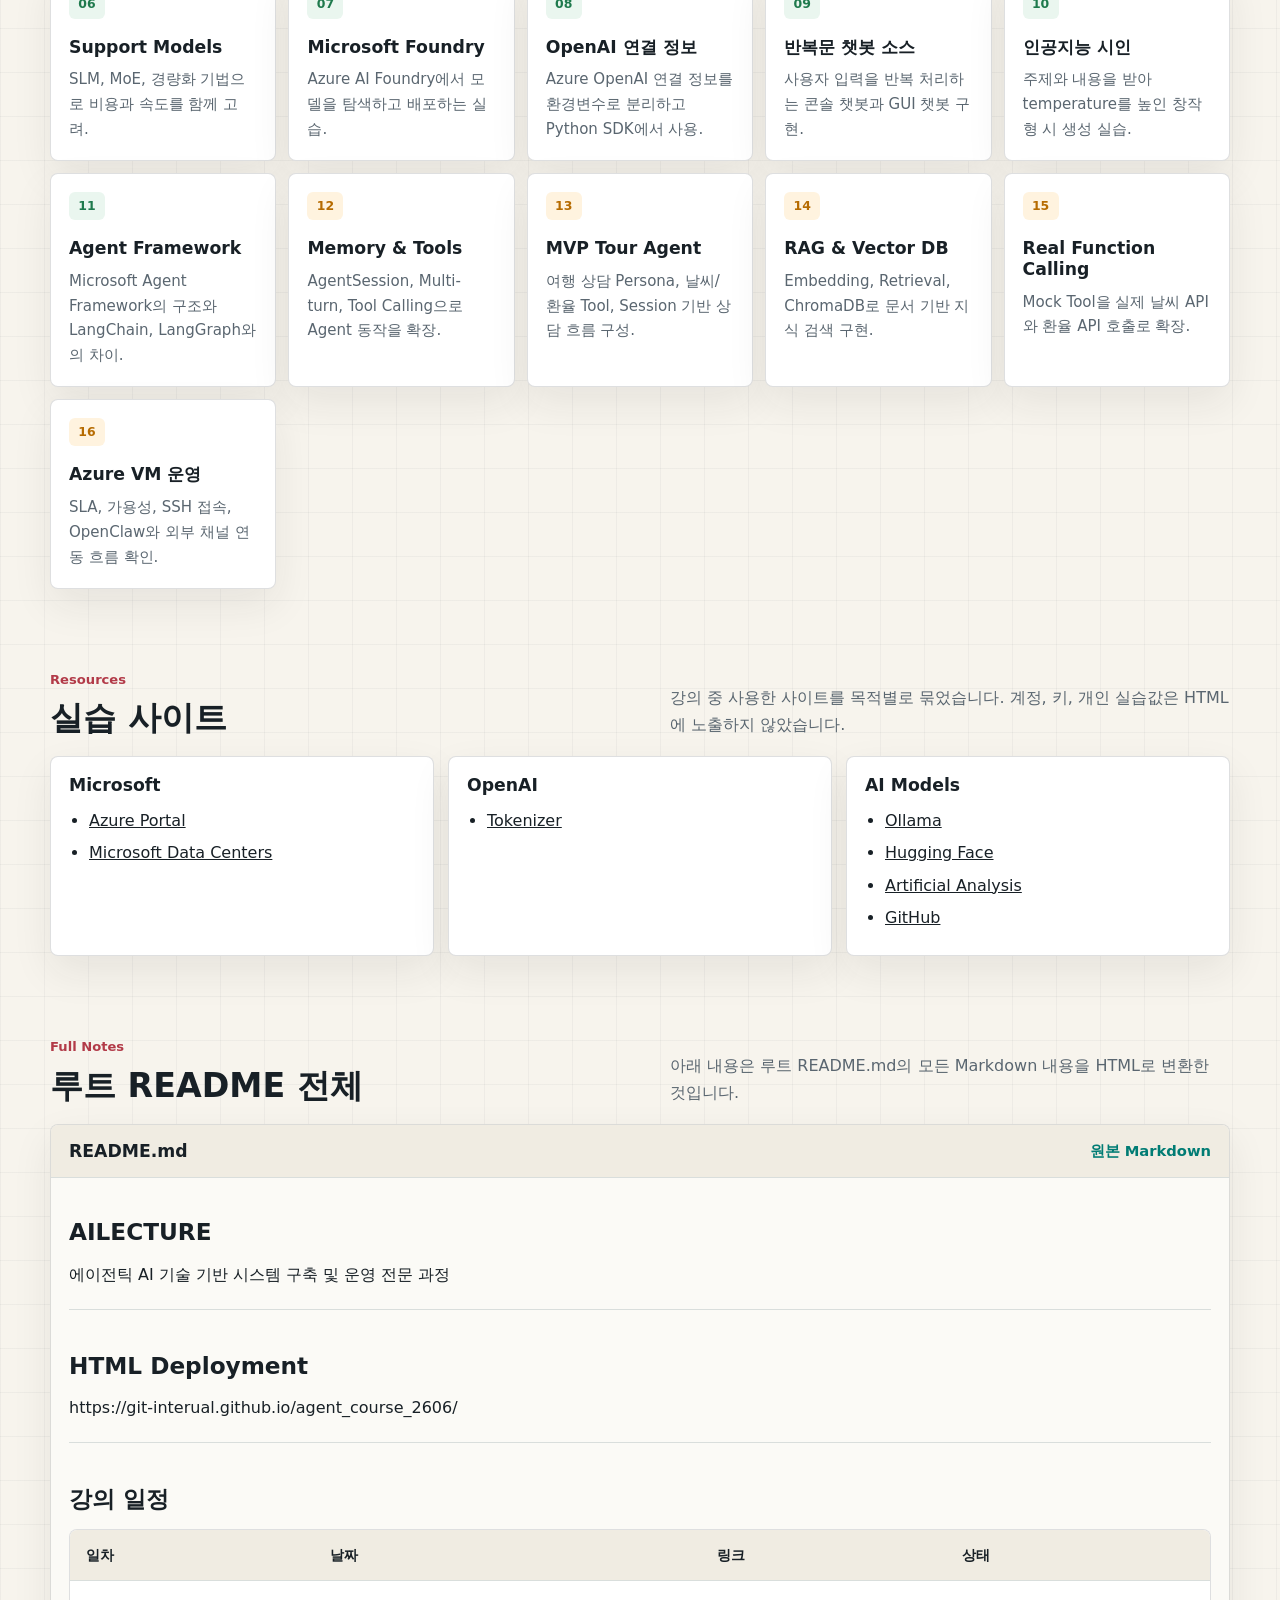
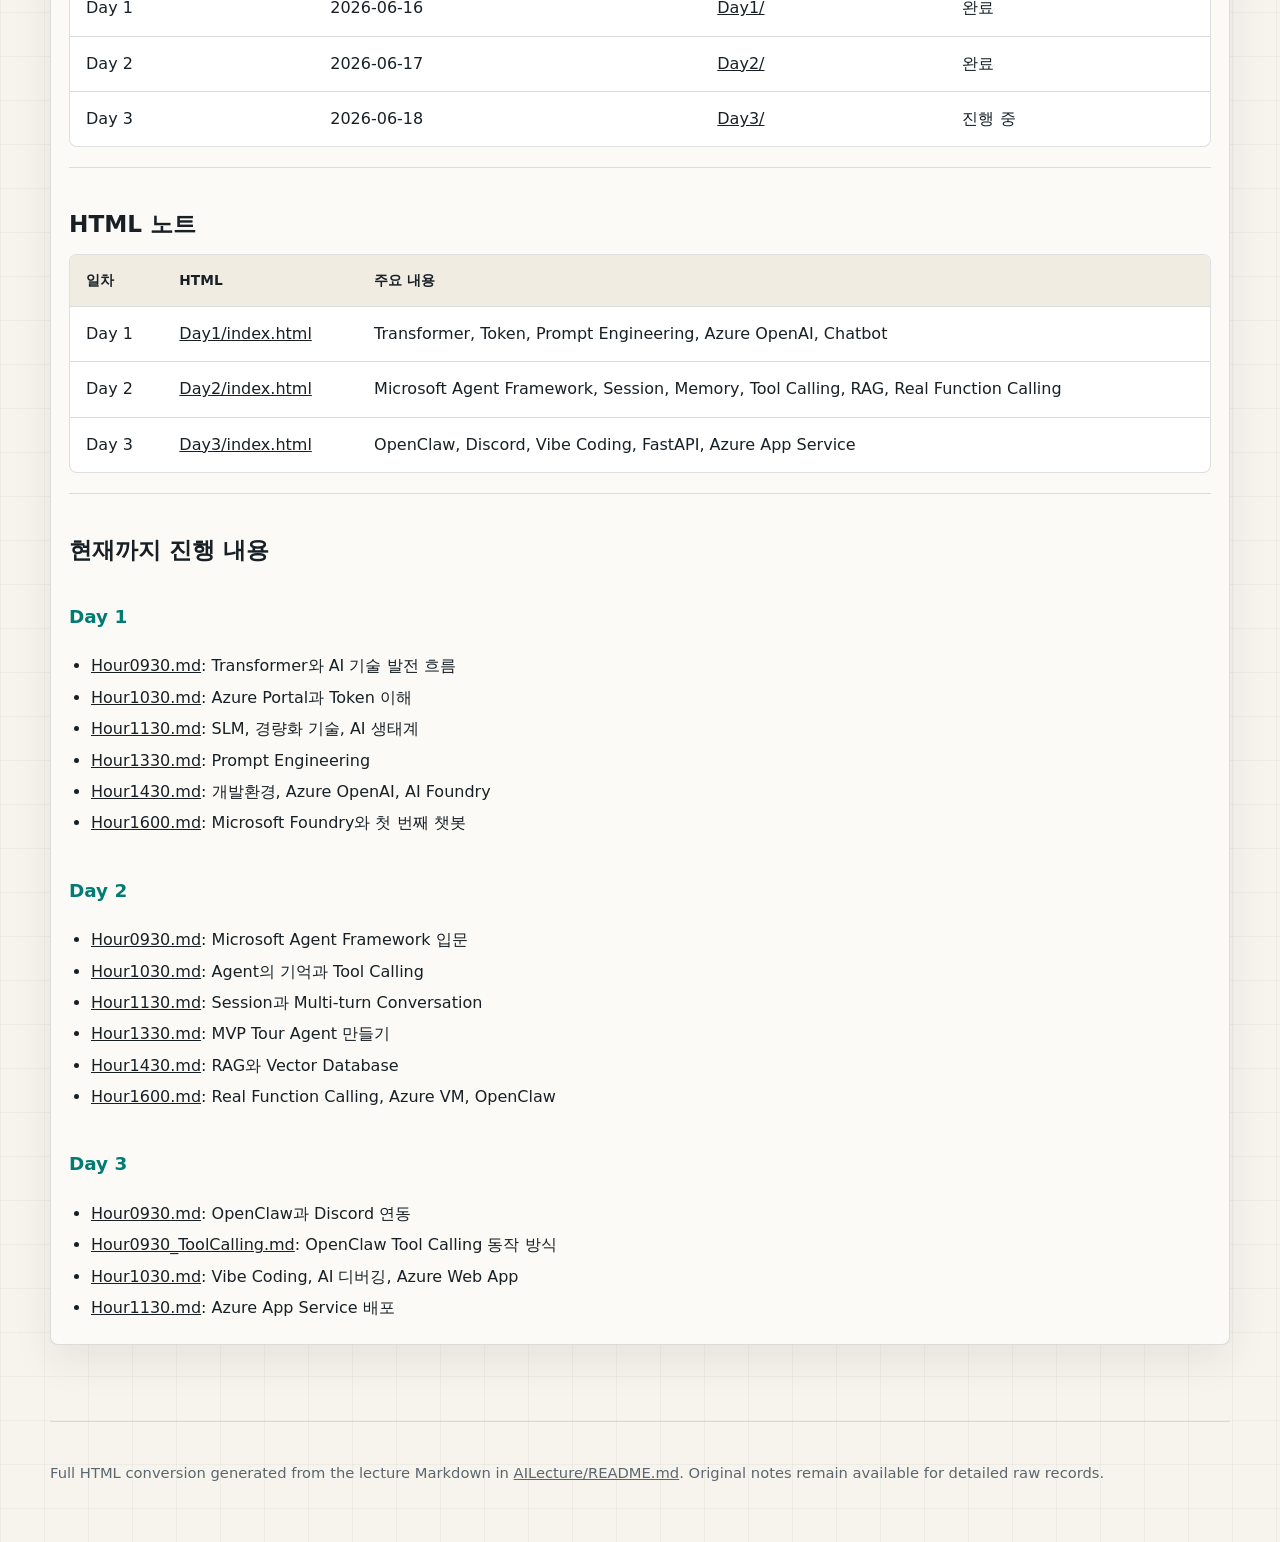
==== commit 361f4f5e: "Day3 index, html 정리." ====
--- a/index.html
+++ b/index.html
@@ -16,6 +16,7 @@
         <nav class="nav-links" aria-label="주요 이동">
           <a href="Day1/index.html">Day 1</a>
           <a href="Day2/index.html">Day 2</a>
+          <a href="Day3/index.html">Day 3</a>
           <a href="#full-notes">전체 노트</a>
           <a href="#curriculum">교육과정</a>
           <a href="#resources">실습 링크</a>
@@ -31,19 +32,19 @@
           <h1 id="page-title">에이전틱 AI 기술 기반 시스템 구축 및 운영 전문 과정</h1>
           <p class="lead">
             Transformer의 동작 원리에서 Azure AI Foundry 배포를 거쳐,
-            Microsoft Agent Framework, Session, Multi-turn, Tool Calling까지 이어지는 강의 기록입니다.
+            Microsoft Agent Framework와 OpenClaw를 거쳐 Azure App Service 배포까지 이어지는 강의 기록입니다.
           </p>
           <div class="button-row">
-            <a class="button-link primary" href="Day2/index.html">Day 2 노트 보기</a>
-            <a class="button-link" href="Day1/index.html">Day 1 노트 보기</a>
-            <a class="button-link" href="Day1/README.md">Day 1 Markdown</a>
+            <a class="button-link primary" href="Day3/index.html">Day 3 노트 보기</a>
+            <a class="button-link" href="Day2/index.html">Day 2 노트 보기</a>
+            <a class="button-link" href="Day3/README.md">Day 3 Markdown</a>
           </div>
         </div>
 
         <aside class="hero-panel" aria-labelledby="map-title">
           <div class="panel-title">
             <span id="map-title">과정 시스템 지도</span>
-            <span class="status-chip pending">Day 2 진행 중</span>
+            <span class="status-chip pending">Day 3 진행 중</span>
           </div>
           <div class="system-map">
             <div class="map-row">
@@ -83,17 +84,17 @@
             <h2 id="stats-title">현재 진행 현황</h2>
           </div>
           <p class="section-note">
-            Day 1은 LLM과 Azure OpenAI 애플리케이션 구현까지 완료했고,
-            Day 2는 Agent Framework, RAG, Real Function Calling, Azure VM 운영까지 확장 중입니다.
+            Day 1과 Day 2를 완료하고, Day 3에서는 OpenClaw 연동부터 FastAPI 개발,
+            Azure App Service 배포까지 확장하고 있습니다.
           </p>
         </div>
         <div class="metrics">
           <div class="metric">
-            <b>2</b>
+            <b>3</b>
             <span>시작된 일차</span>
           </div>
           <div class="metric">
-            <b>12</b>
+            <b>15</b>
             <span>정리된 교시</span>
           </div>
           <div class="metric">
@@ -101,8 +102,8 @@
             <span>Day 1 완료 항목</span>
           </div>
           <div class="metric">
-            <b>6</b>
-            <span>Day 2 정리 교시</span>
+            <b>3</b>
+            <span>Day 3 정리 교시</span>
           </div>
         </div>
       </section>
@@ -137,8 +138,15 @@
                 <td>Day 2</td>
                 <td>2026-06-17</td>
                 <td>Agent Framework, Session, Tool Calling, MVP Tour, RAG, Real Function Calling</td>
+                <td><span class="status-chip">완료</span></td>
+                <td><a href="Day2/index.html">열기</a></td>
+              </tr>
+              <tr>
+                <td>Day 3</td>
+                <td>2026-06-18</td>
+                <td>OpenClaw, Discord, Vibe Coding, FastAPI, Azure App Service</td>
                 <td><span class="status-chip pending">진행 중</span></td>
-                <td><a href="Day2/index.html">열기</a></td>
+                <td><a href="Day3/index.html">열기</a></td>
               </tr>
             </tbody>
           </table>
@@ -283,7 +291,8 @@
               <thead><tr><th>일차</th><th>날짜</th><th>링크</th><th>상태</th></tr></thead>
               <tbody>
               <tr><td>Day 1</td><td>2026-06-16</td><td><a href="Day1/README.md">Day1/</a></td><td>완료</td></tr>
-              <tr><td>Day 2</td><td>2026-06-17</td><td><a href="Day2/README.md">Day2/</a></td><td>진행 중</td></tr>
+              <tr><td>Day 2</td><td>2026-06-17</td><td><a href="Day2/README.md">Day2/</a></td><td>완료</td></tr>
+              <tr><td>Day 3</td><td>2026-06-18</td><td><a href="Day3/README.md">Day3/</a></td><td>진행 중</td></tr>
               </tbody></table></div>
               <hr />
               <h3>HTML 노트</h3>
@@ -292,13 +301,16 @@
               <tbody>
               <tr><td>Day 1</td><td><a href="Day1/index.html">Day1/index.html</a></td><td>Transformer, Token, Prompt Engineering, Azure OpenAI, Chatbot</td></tr>
               <tr><td>Day 2</td><td><a href="Day2/index.html">Day2/index.html</a></td><td>Microsoft Agent Framework, Session, Memory, Tool Calling, RAG, Real Function Calling</td></tr>
+              <tr><td>Day 3</td><td><a href="Day3/index.html">Day3/index.html</a></td><td>OpenClaw, Discord, Vibe Coding, FastAPI, Azure App Service</td></tr>
               </tbody></table></div>
               <hr />
               <h3>현재까지 진행 내용</h3>
               <h4>Day 1</h4>
-              <ul><li>Transformer</li><li>Azure &amp; Token</li><li>SLM &amp; AI Ecosystem</li><li>Prompt Engineering</li><li>Azure OpenAI / AI Foundry</li><li>Python Chatbot / AI Poet / Tkinter GUI</li></ul>
+              <ul><li><a href="Day1/Hour0930.md">Hour0930.md</a>: Transformer와 AI 기술 발전 흐름</li><li><a href="Day1/Hour1030.md">Hour1030.md</a>: Azure Portal과 Token 이해</li><li><a href="Day1/Hour1130.md">Hour1130.md</a>: SLM, 경량화 기술, AI 생태계</li><li><a href="Day1/Hour1330.md">Hour1330.md</a>: Prompt Engineering</li><li><a href="Day1/Hour1430.md">Hour1430.md</a>: 개발환경, Azure OpenAI, AI Foundry</li><li><a href="Day1/Hour1600.md">Hour1600.md</a>: Microsoft Foundry와 첫 번째 챗봇</li></ul>
               <h4>Day 2</h4>
               <ul><li><a href="Day2/Hour0930.md">Hour0930.md</a>: Microsoft Agent Framework 입문</li><li><a href="Day2/Hour1030.md">Hour1030.md</a>: Agent의 기억과 Tool Calling</li><li><a href="Day2/Hour1130.md">Hour1130.md</a>: Session과 Multi-turn Conversation</li><li><a href="Day2/Hour1330.md">Hour1330.md</a>: MVP Tour Agent 만들기</li><li><a href="Day2/Hour1430.md">Hour1430.md</a>: RAG와 Vector Database</li><li><a href="Day2/Hour1600.md">Hour1600.md</a>: Real Function Calling, Azure VM, OpenClaw</li></ul>
+              <h4>Day 3</h4>
+              <ul><li><a href="Day3/Hour0930.md">Hour0930.md</a>: OpenClaw과 Discord 연동</li><li><a href="Day3/Hour0930_ToolCalling.md">Hour0930_ToolCalling.md</a>: OpenClaw Tool Calling 동작 방식</li><li><a href="Day3/Hour1030.md">Hour1030.md</a>: Vibe Coding, AI 디버깅, Azure Web App</li><li><a href="Day3/Hour1130.md">Hour1130.md</a>: Azure App Service 배포</li></ul>
             </div>
           </article>
         </div>
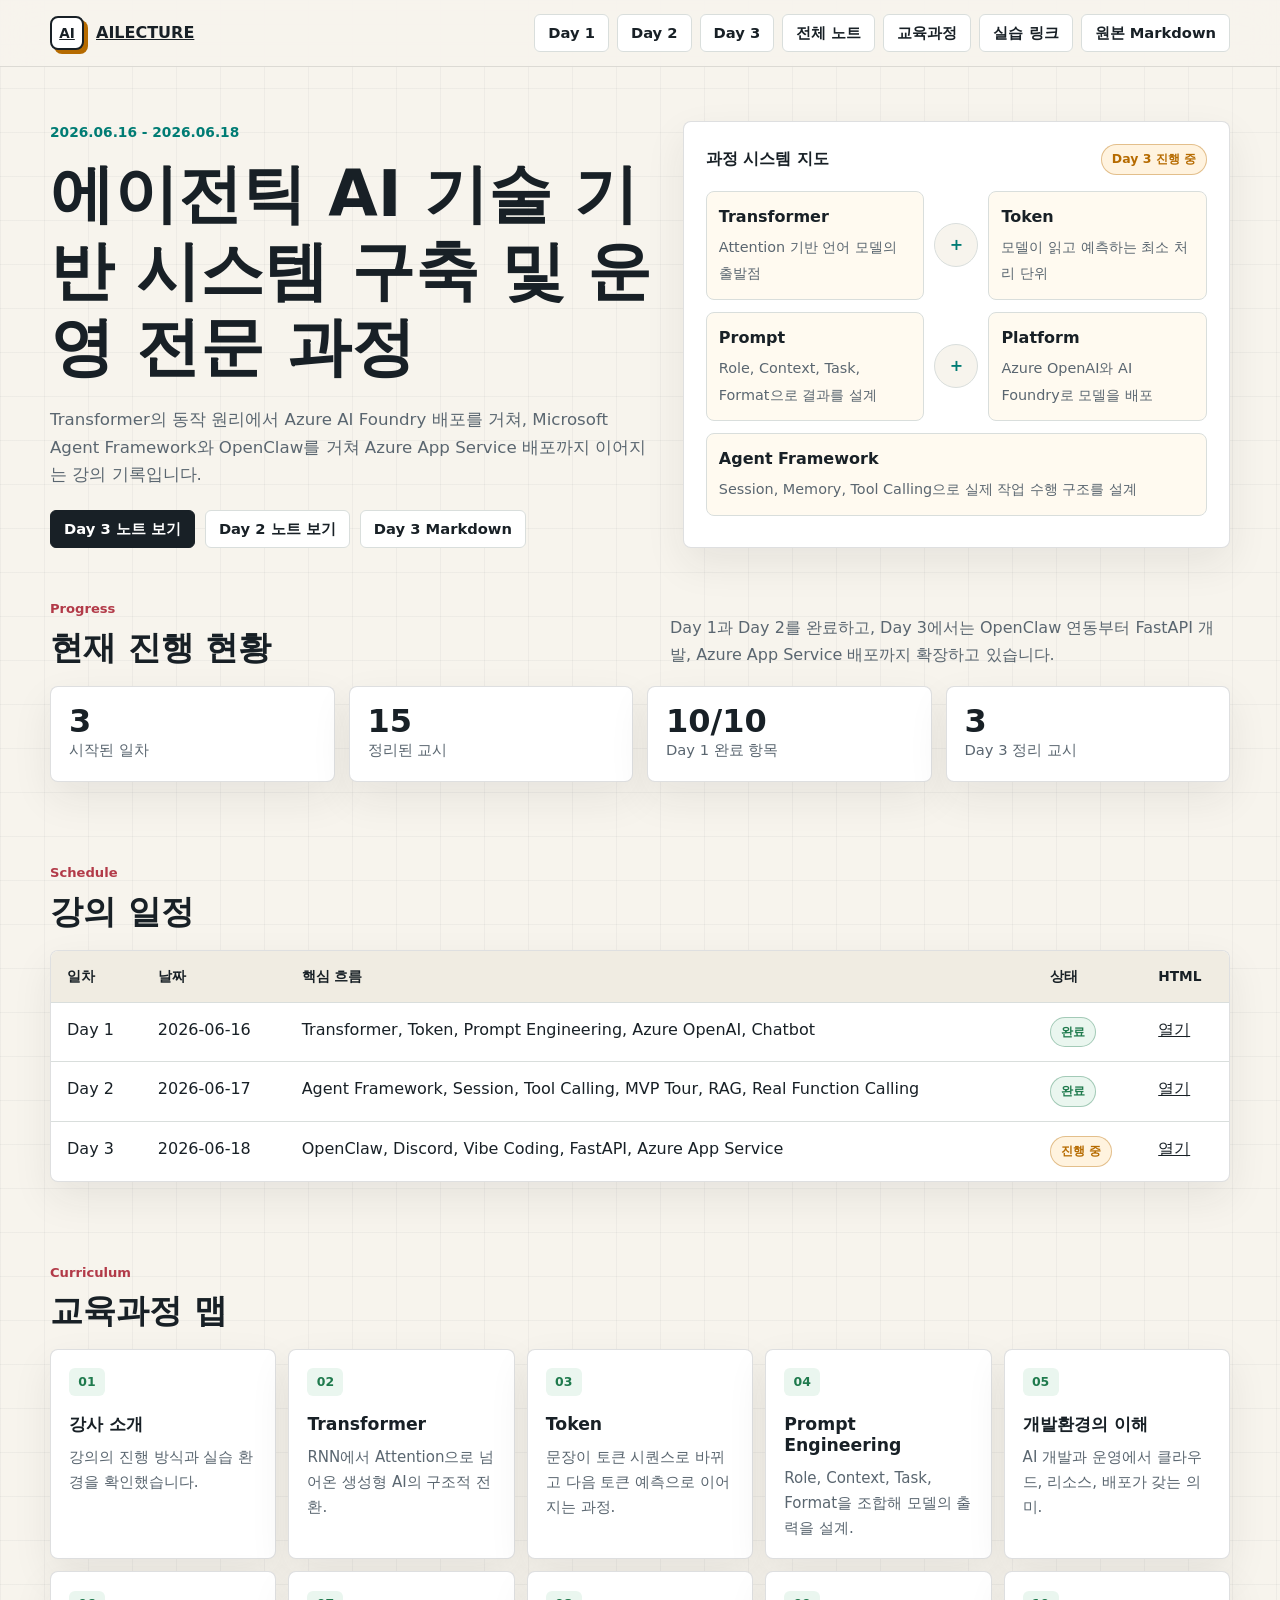
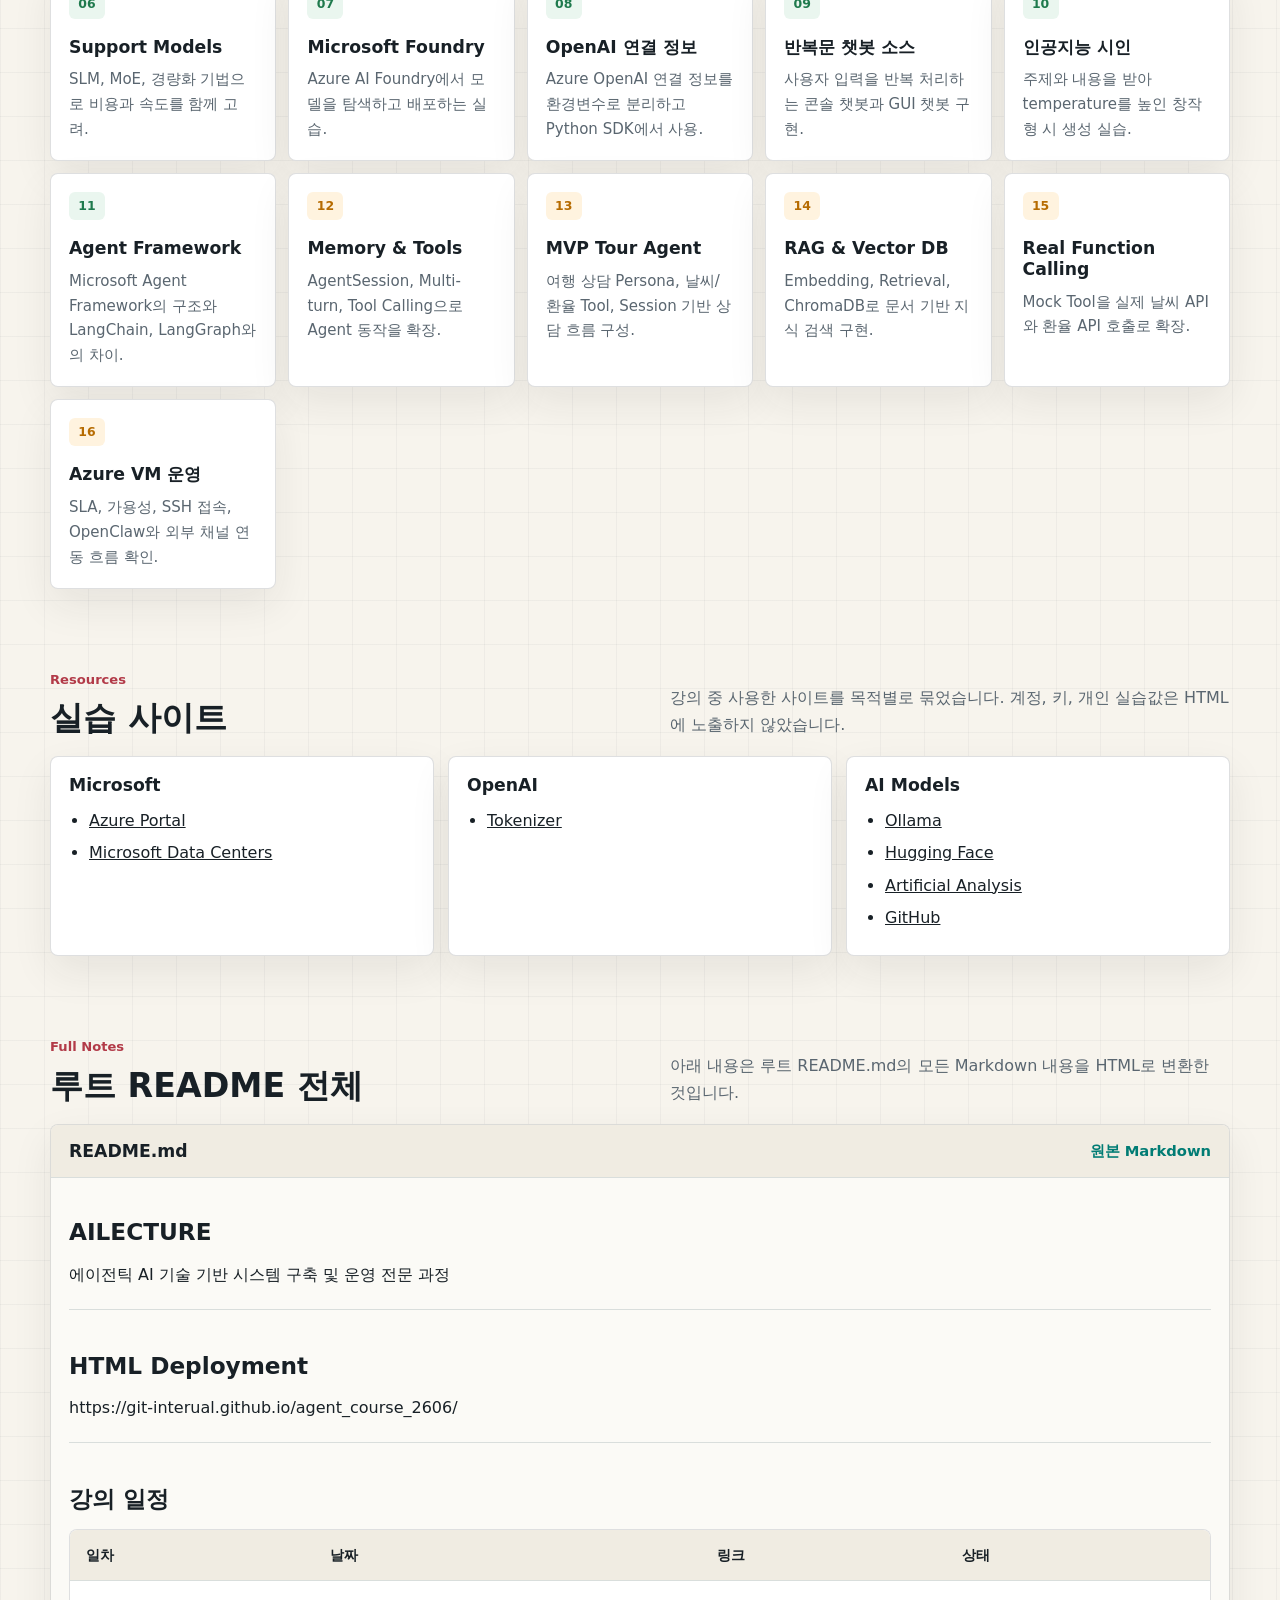
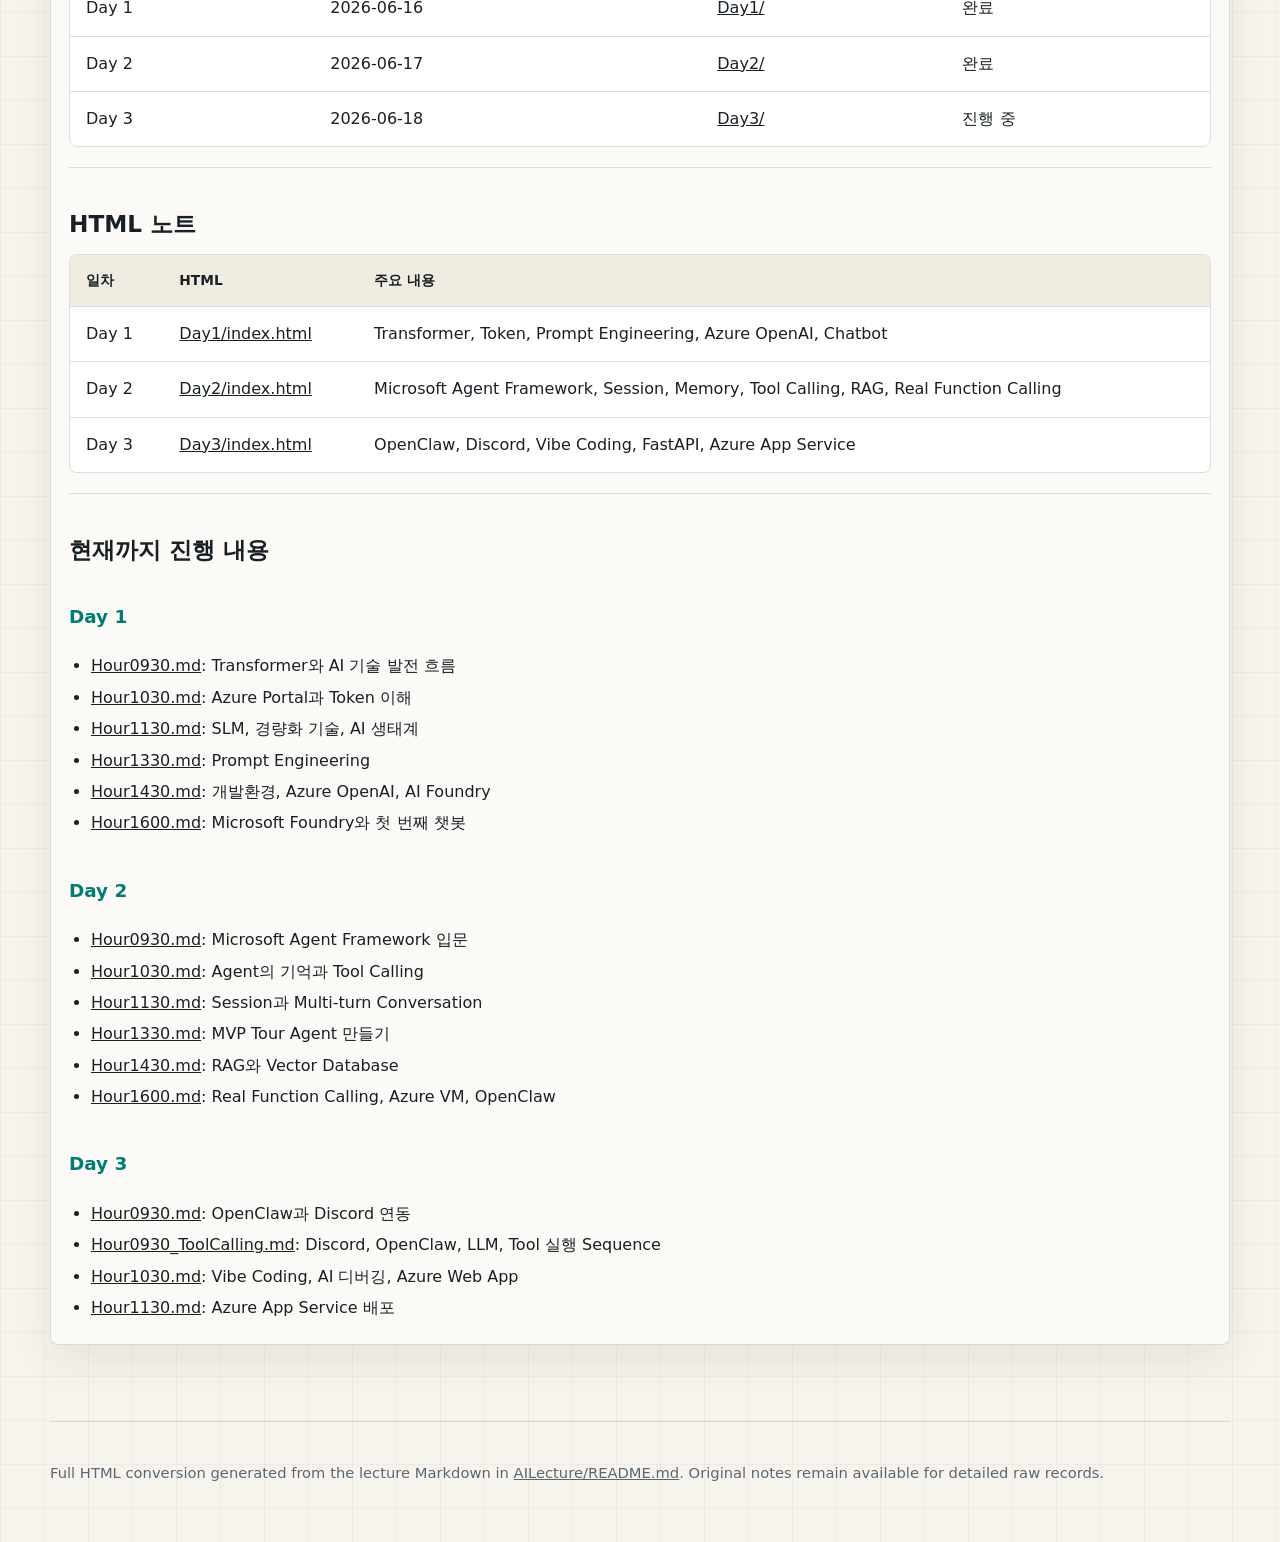
==== commit 38981430: "OpenClaw 에서 Tool Calling Sequence Diagram 에 LLM 주체 추가." ====
--- a/index.html
+++ b/index.html
@@ -310,7 +310,7 @@
               <h4>Day 2</h4>
               <ul><li><a href="Day2/Hour0930.md">Hour0930.md</a>: Microsoft Agent Framework 입문</li><li><a href="Day2/Hour1030.md">Hour1030.md</a>: Agent의 기억과 Tool Calling</li><li><a href="Day2/Hour1130.md">Hour1130.md</a>: Session과 Multi-turn Conversation</li><li><a href="Day2/Hour1330.md">Hour1330.md</a>: MVP Tour Agent 만들기</li><li><a href="Day2/Hour1430.md">Hour1430.md</a>: RAG와 Vector Database</li><li><a href="Day2/Hour1600.md">Hour1600.md</a>: Real Function Calling, Azure VM, OpenClaw</li></ul>
               <h4>Day 3</h4>
-              <ul><li><a href="Day3/Hour0930.md">Hour0930.md</a>: OpenClaw과 Discord 연동</li><li><a href="Day3/Hour0930_ToolCalling.md">Hour0930_ToolCalling.md</a>: OpenClaw Tool Calling 동작 방식</li><li><a href="Day3/Hour1030.md">Hour1030.md</a>: Vibe Coding, AI 디버깅, Azure Web App</li><li><a href="Day3/Hour1130.md">Hour1130.md</a>: Azure App Service 배포</li></ul>
+              <ul><li><a href="Day3/Hour0930.md">Hour0930.md</a>: OpenClaw과 Discord 연동</li><li><a href="Day3/Hour0930_ToolCalling.md">Hour0930_ToolCalling.md</a>: Discord, OpenClaw, LLM, Tool 실행 Sequence</li><li><a href="Day3/Hour1030.md">Hour1030.md</a>: Vibe Coding, AI 디버깅, Azure Web App</li><li><a href="Day3/Hour1130.md">Hour1130.md</a>: Azure App Service 배포</li></ul>
             </div>
           </article>
         </div>
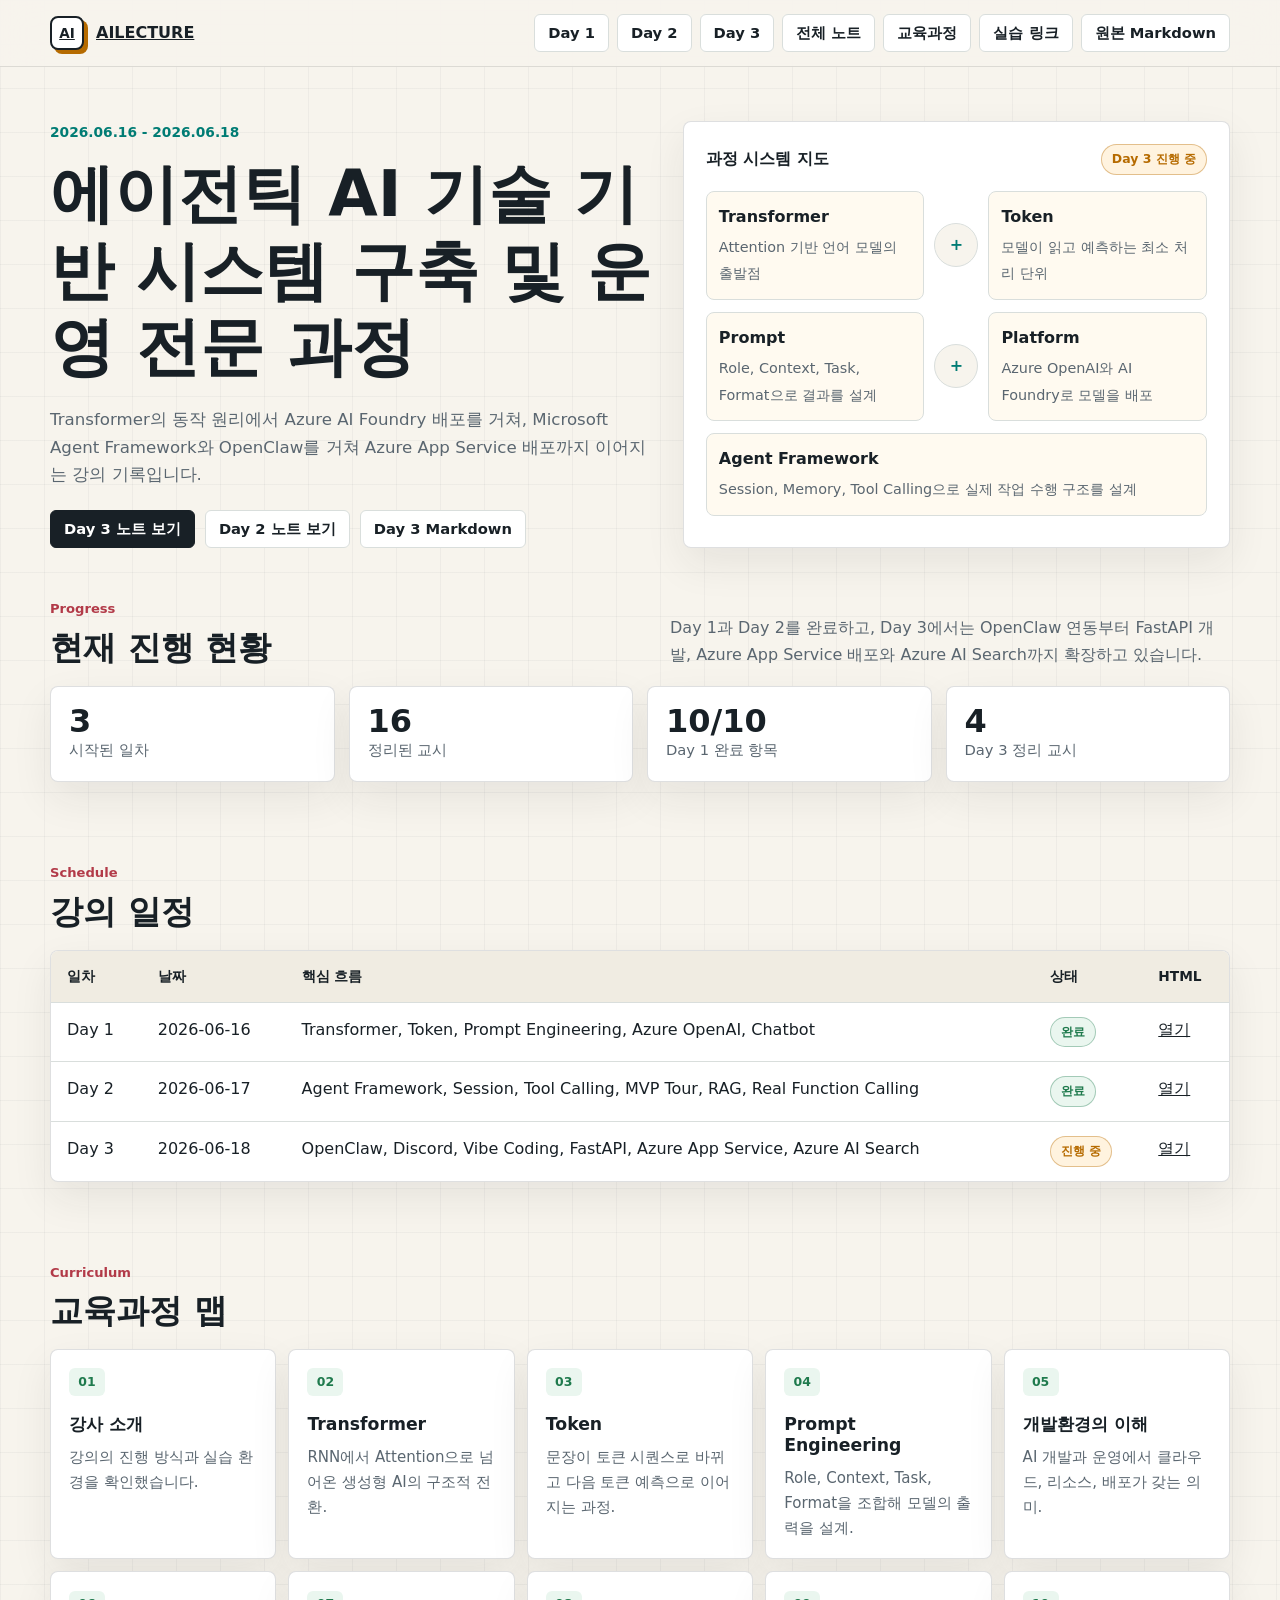
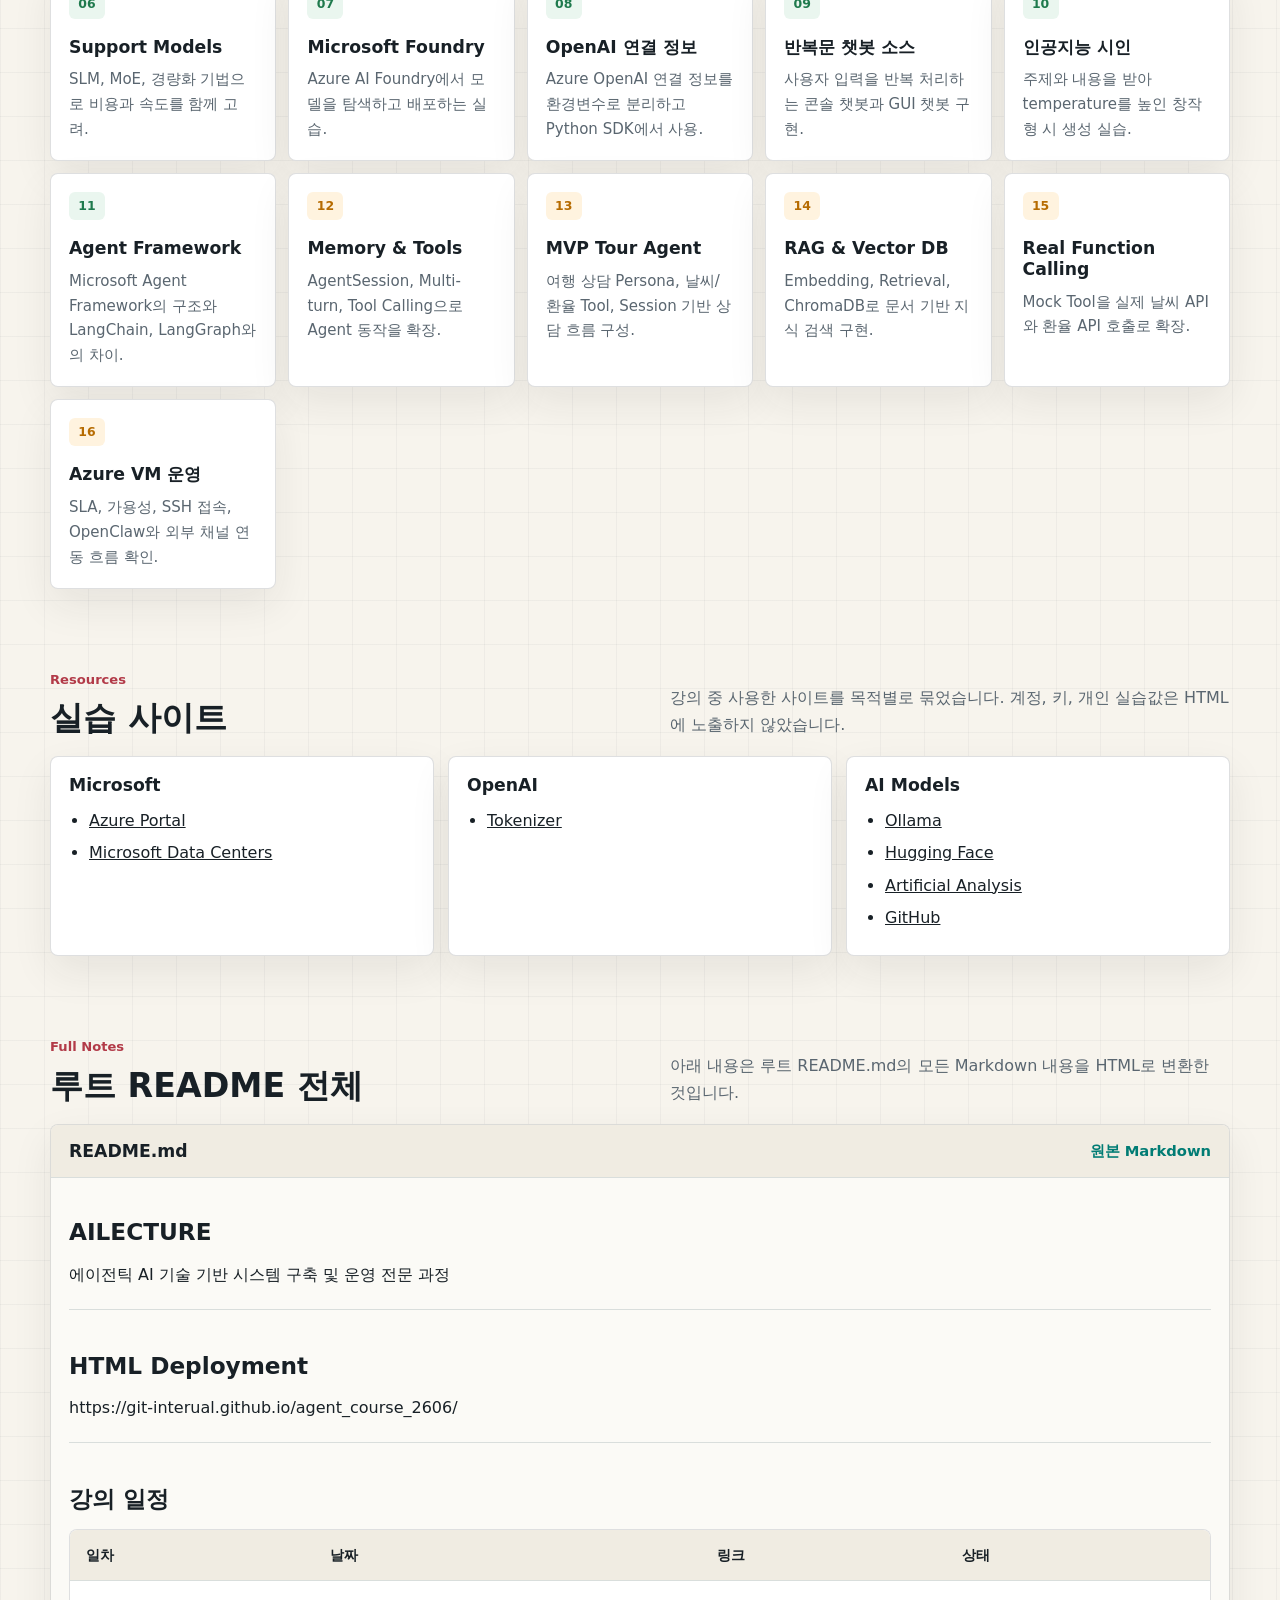
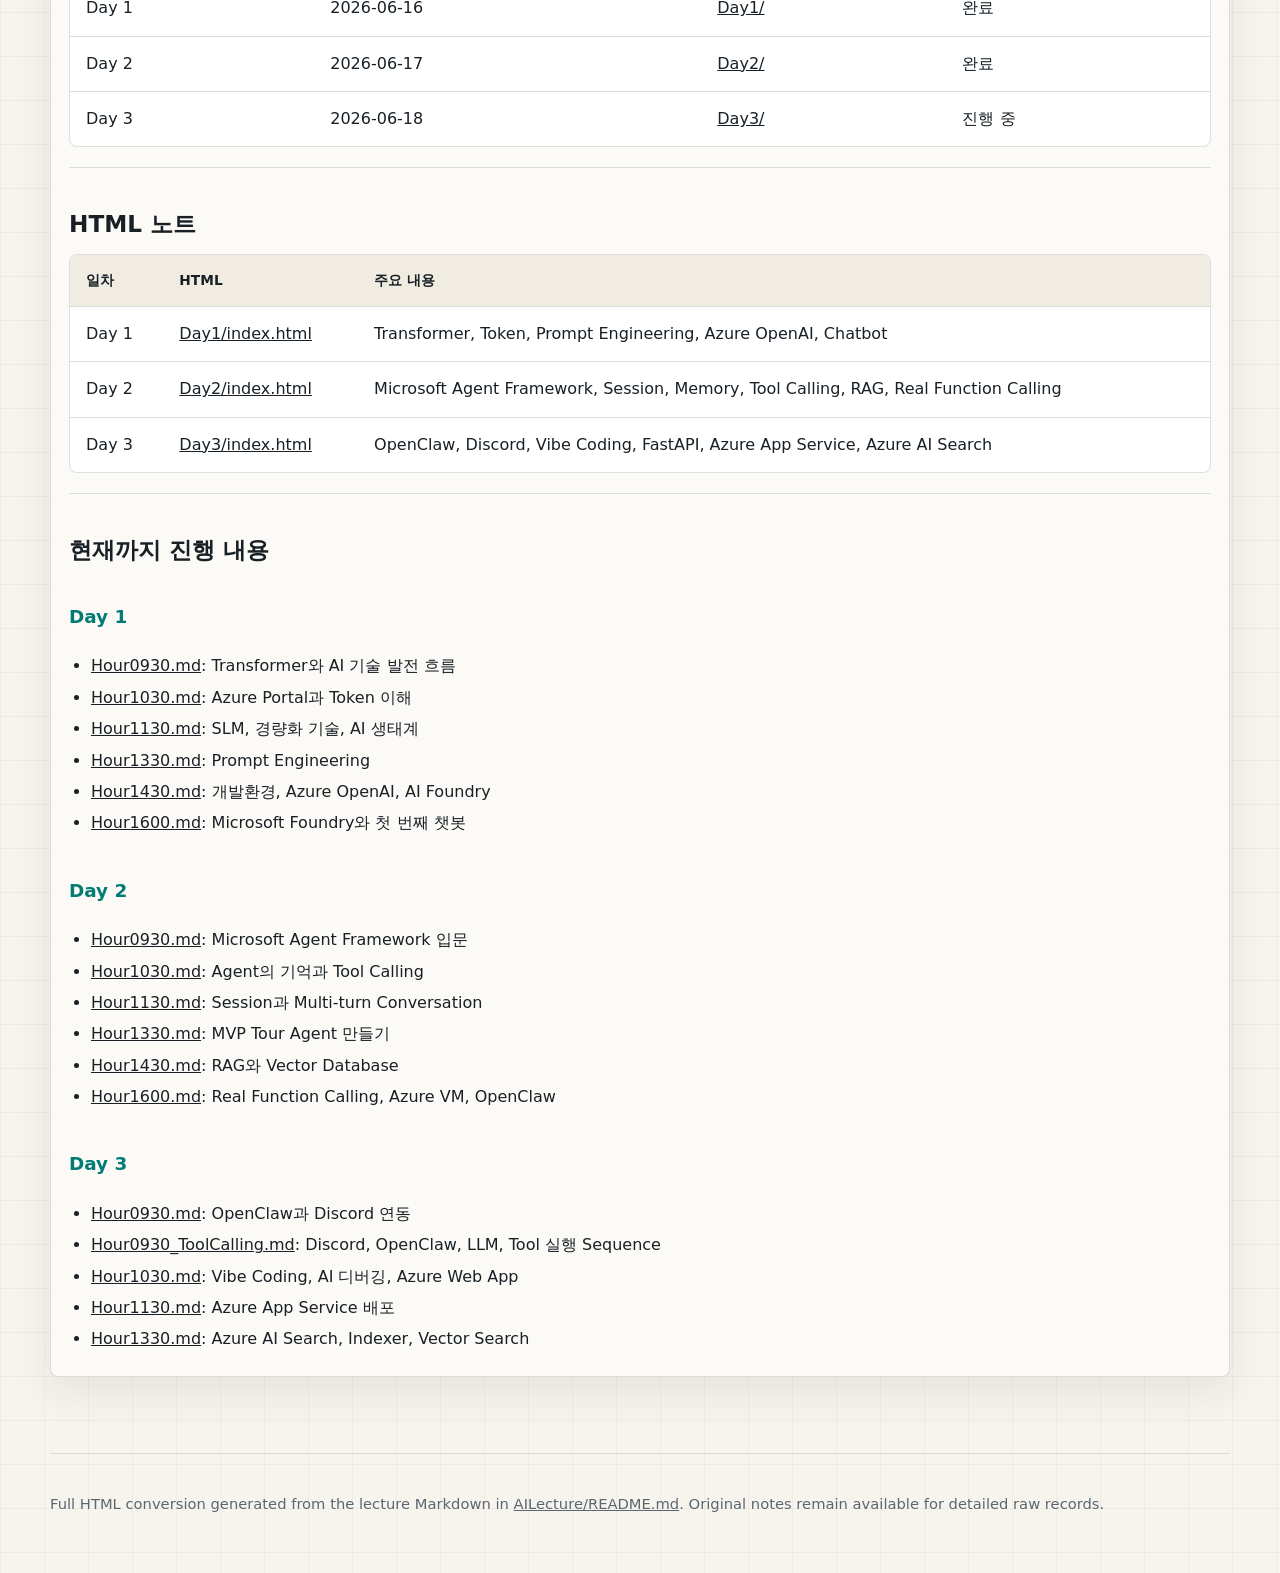
==== commit 02149221: "링크 추가." ====
--- a/index.html
+++ b/index.html
@@ -85,7 +85,7 @@
           </div>
           <p class="section-note">
             Day 1과 Day 2를 완료하고, Day 3에서는 OpenClaw 연동부터 FastAPI 개발,
-            Azure App Service 배포까지 확장하고 있습니다.
+            Azure App Service 배포와 Azure AI Search까지 확장하고 있습니다.
           </p>
         </div>
         <div class="metrics">
@@ -94,7 +94,7 @@
             <span>시작된 일차</span>
           </div>
           <div class="metric">
-            <b>15</b>
+            <b>16</b>
             <span>정리된 교시</span>
           </div>
           <div class="metric">
@@ -102,7 +102,7 @@
             <span>Day 1 완료 항목</span>
           </div>
           <div class="metric">
-            <b>3</b>
+            <b>4</b>
             <span>Day 3 정리 교시</span>
           </div>
         </div>
@@ -144,7 +144,7 @@
               <tr>
                 <td>Day 3</td>
                 <td>2026-06-18</td>
-                <td>OpenClaw, Discord, Vibe Coding, FastAPI, Azure App Service</td>
+                <td>OpenClaw, Discord, Vibe Coding, FastAPI, Azure App Service, Azure AI Search</td>
                 <td><span class="status-chip pending">진행 중</span></td>
                 <td><a href="Day3/index.html">열기</a></td>
               </tr>
@@ -301,7 +301,7 @@
               <tbody>
               <tr><td>Day 1</td><td><a href="Day1/index.html">Day1/index.html</a></td><td>Transformer, Token, Prompt Engineering, Azure OpenAI, Chatbot</td></tr>
               <tr><td>Day 2</td><td><a href="Day2/index.html">Day2/index.html</a></td><td>Microsoft Agent Framework, Session, Memory, Tool Calling, RAG, Real Function Calling</td></tr>
-              <tr><td>Day 3</td><td><a href="Day3/index.html">Day3/index.html</a></td><td>OpenClaw, Discord, Vibe Coding, FastAPI, Azure App Service</td></tr>
+              <tr><td>Day 3</td><td><a href="Day3/index.html">Day3/index.html</a></td><td>OpenClaw, Discord, Vibe Coding, FastAPI, Azure App Service, Azure AI Search</td></tr>
               </tbody></table></div>
               <hr />
               <h3>현재까지 진행 내용</h3>
@@ -310,7 +310,7 @@
               <h4>Day 2</h4>
               <ul><li><a href="Day2/Hour0930.md">Hour0930.md</a>: Microsoft Agent Framework 입문</li><li><a href="Day2/Hour1030.md">Hour1030.md</a>: Agent의 기억과 Tool Calling</li><li><a href="Day2/Hour1130.md">Hour1130.md</a>: Session과 Multi-turn Conversation</li><li><a href="Day2/Hour1330.md">Hour1330.md</a>: MVP Tour Agent 만들기</li><li><a href="Day2/Hour1430.md">Hour1430.md</a>: RAG와 Vector Database</li><li><a href="Day2/Hour1600.md">Hour1600.md</a>: Real Function Calling, Azure VM, OpenClaw</li></ul>
               <h4>Day 3</h4>
-              <ul><li><a href="Day3/Hour0930.md">Hour0930.md</a>: OpenClaw과 Discord 연동</li><li><a href="Day3/Hour0930_ToolCalling.md">Hour0930_ToolCalling.md</a>: Discord, OpenClaw, LLM, Tool 실행 Sequence</li><li><a href="Day3/Hour1030.md">Hour1030.md</a>: Vibe Coding, AI 디버깅, Azure Web App</li><li><a href="Day3/Hour1130.md">Hour1130.md</a>: Azure App Service 배포</li></ul>
+              <ul><li><a href="Day3/Hour0930.md">Hour0930.md</a>: OpenClaw과 Discord 연동</li><li><a href="Day3/Hour0930_ToolCalling.md">Hour0930_ToolCalling.md</a>: Discord, OpenClaw, LLM, Tool 실행 Sequence</li><li><a href="Day3/Hour1030.md">Hour1030.md</a>: Vibe Coding, AI 디버깅, Azure Web App</li><li><a href="Day3/Hour1130.md">Hour1130.md</a>: Azure App Service 배포</li><li><a href="Day3/Hour1330.md">Hour1330.md</a>: Azure AI Search, Indexer, Vector Search</li></ul>
             </div>
           </article>
         </div>
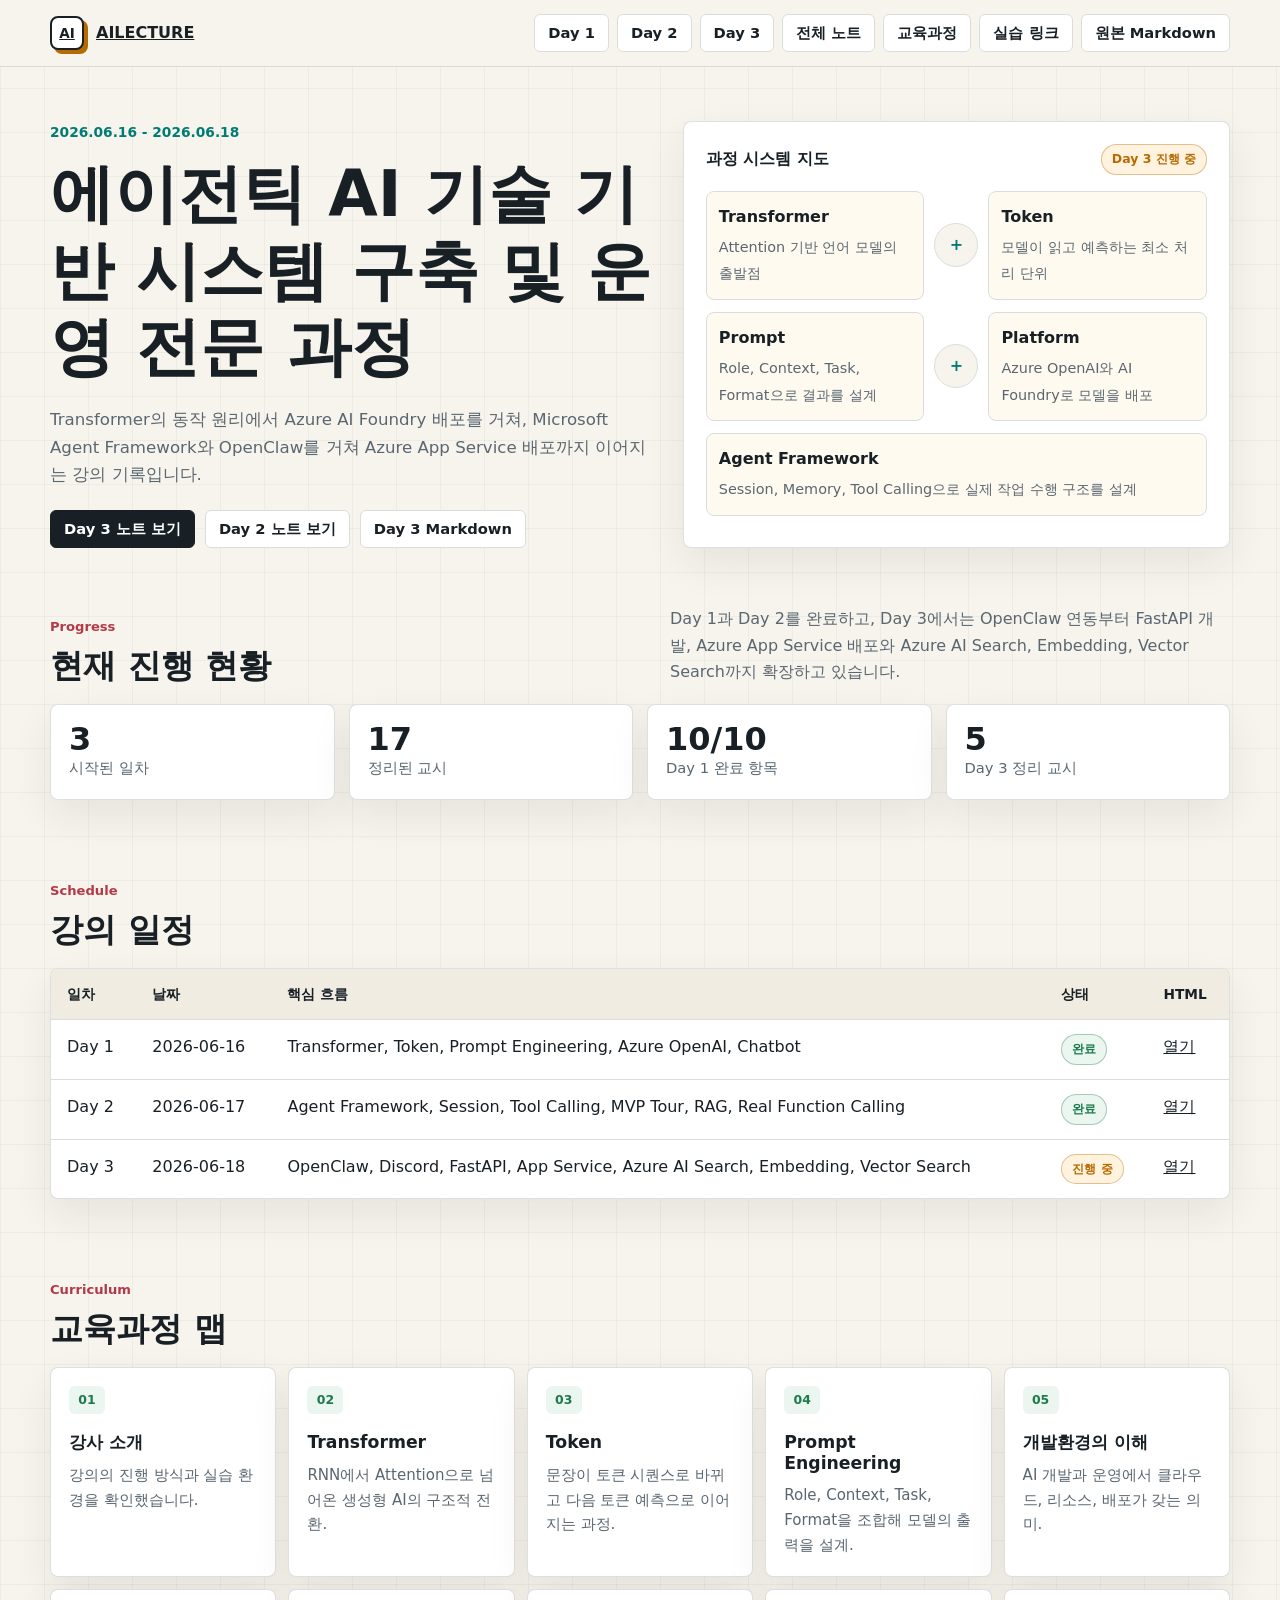
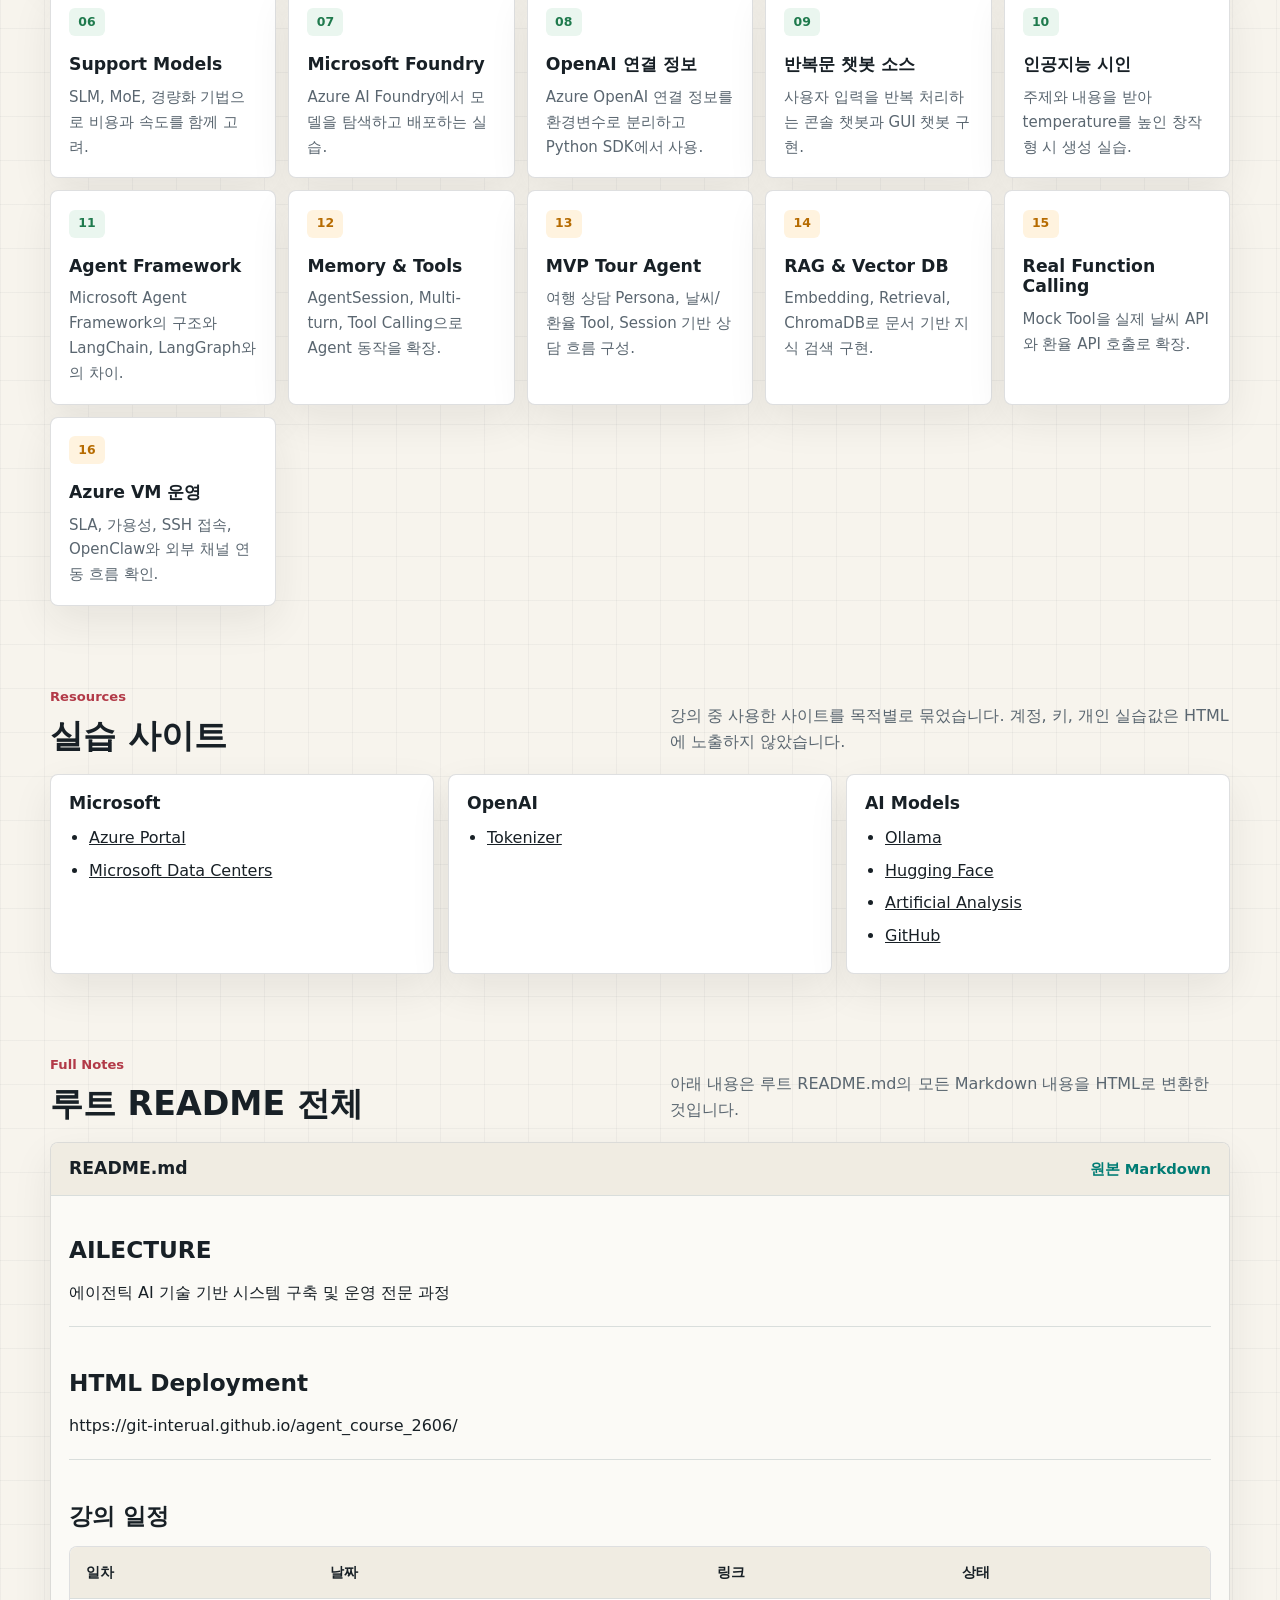
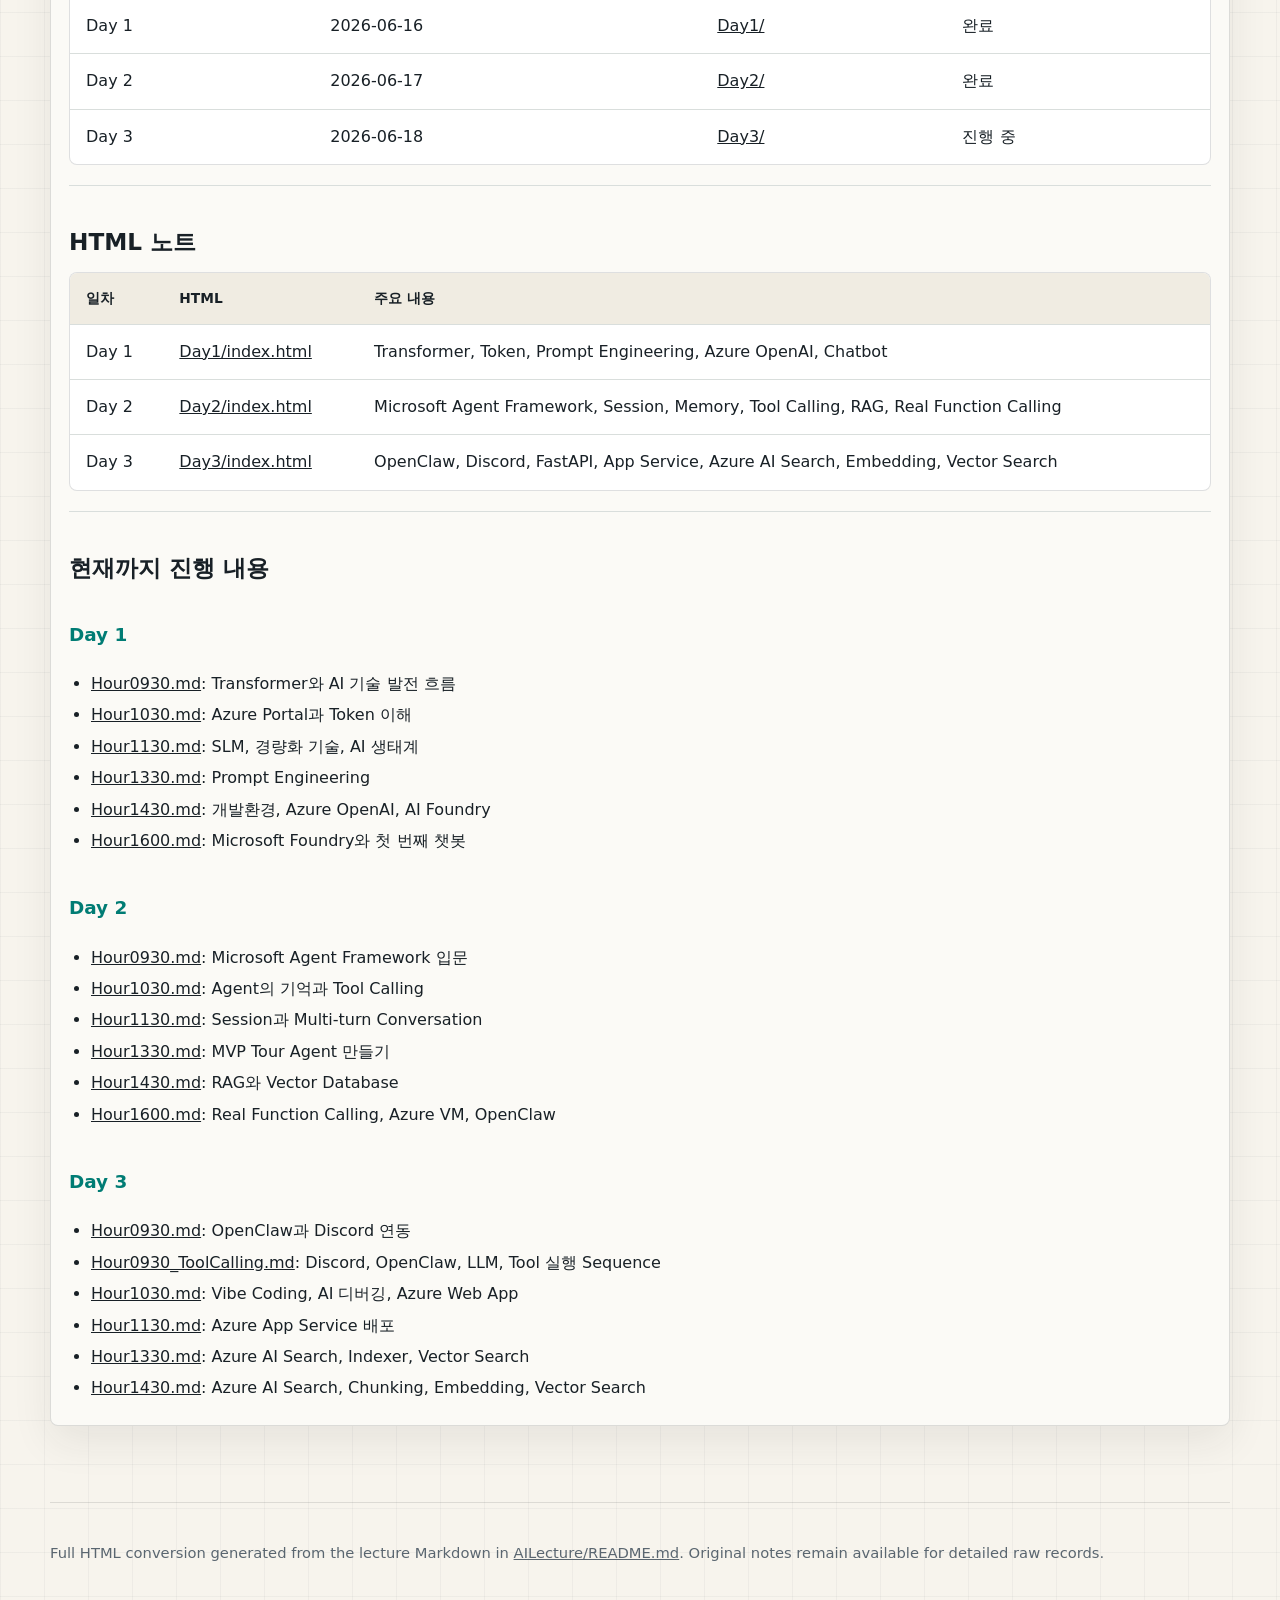
==== commit 6dce5266: "Day3 5교시 index 및 HTML 추가" ====
--- a/index.html
+++ b/index.html
@@ -85,7 +85,7 @@
           </div>
           <p class="section-note">
             Day 1과 Day 2를 완료하고, Day 3에서는 OpenClaw 연동부터 FastAPI 개발,
-            Azure App Service 배포와 Azure AI Search까지 확장하고 있습니다.
+            Azure App Service 배포와 Azure AI Search, Embedding, Vector Search까지 확장하고 있습니다.
           </p>
         </div>
         <div class="metrics">
@@ -94,7 +94,7 @@
             <span>시작된 일차</span>
           </div>
           <div class="metric">
-            <b>16</b>
+            <b>17</b>
             <span>정리된 교시</span>
           </div>
           <div class="metric">
@@ -102,7 +102,7 @@
             <span>Day 1 완료 항목</span>
           </div>
           <div class="metric">
-            <b>4</b>
+            <b>5</b>
             <span>Day 3 정리 교시</span>
           </div>
         </div>
@@ -144,7 +144,7 @@
               <tr>
                 <td>Day 3</td>
                 <td>2026-06-18</td>
-                <td>OpenClaw, Discord, Vibe Coding, FastAPI, Azure App Service, Azure AI Search</td>
+                <td>OpenClaw, Discord, FastAPI, App Service, Azure AI Search, Embedding, Vector Search</td>
                 <td><span class="status-chip pending">진행 중</span></td>
                 <td><a href="Day3/index.html">열기</a></td>
               </tr>
@@ -301,7 +301,7 @@
               <tbody>
               <tr><td>Day 1</td><td><a href="Day1/index.html">Day1/index.html</a></td><td>Transformer, Token, Prompt Engineering, Azure OpenAI, Chatbot</td></tr>
               <tr><td>Day 2</td><td><a href="Day2/index.html">Day2/index.html</a></td><td>Microsoft Agent Framework, Session, Memory, Tool Calling, RAG, Real Function Calling</td></tr>
-              <tr><td>Day 3</td><td><a href="Day3/index.html">Day3/index.html</a></td><td>OpenClaw, Discord, Vibe Coding, FastAPI, Azure App Service, Azure AI Search</td></tr>
+              <tr><td>Day 3</td><td><a href="Day3/index.html">Day3/index.html</a></td><td>OpenClaw, Discord, FastAPI, App Service, Azure AI Search, Embedding, Vector Search</td></tr>
               </tbody></table></div>
               <hr />
               <h3>현재까지 진행 내용</h3>
@@ -310,7 +310,7 @@
               <h4>Day 2</h4>
               <ul><li><a href="Day2/Hour0930.md">Hour0930.md</a>: Microsoft Agent Framework 입문</li><li><a href="Day2/Hour1030.md">Hour1030.md</a>: Agent의 기억과 Tool Calling</li><li><a href="Day2/Hour1130.md">Hour1130.md</a>: Session과 Multi-turn Conversation</li><li><a href="Day2/Hour1330.md">Hour1330.md</a>: MVP Tour Agent 만들기</li><li><a href="Day2/Hour1430.md">Hour1430.md</a>: RAG와 Vector Database</li><li><a href="Day2/Hour1600.md">Hour1600.md</a>: Real Function Calling, Azure VM, OpenClaw</li></ul>
               <h4>Day 3</h4>
-              <ul><li><a href="Day3/Hour0930.md">Hour0930.md</a>: OpenClaw과 Discord 연동</li><li><a href="Day3/Hour0930_ToolCalling.md">Hour0930_ToolCalling.md</a>: Discord, OpenClaw, LLM, Tool 실행 Sequence</li><li><a href="Day3/Hour1030.md">Hour1030.md</a>: Vibe Coding, AI 디버깅, Azure Web App</li><li><a href="Day3/Hour1130.md">Hour1130.md</a>: Azure App Service 배포</li><li><a href="Day3/Hour1330.md">Hour1330.md</a>: Azure AI Search, Indexer, Vector Search</li></ul>
+              <ul><li><a href="Day3/Hour0930.md">Hour0930.md</a>: OpenClaw과 Discord 연동</li><li><a href="Day3/Hour0930_ToolCalling.md">Hour0930_ToolCalling.md</a>: Discord, OpenClaw, LLM, Tool 실행 Sequence</li><li><a href="Day3/Hour1030.md">Hour1030.md</a>: Vibe Coding, AI 디버깅, Azure Web App</li><li><a href="Day3/Hour1130.md">Hour1130.md</a>: Azure App Service 배포</li><li><a href="Day3/Hour1330.md">Hour1330.md</a>: Azure AI Search, Indexer, Vector Search</li><li><a href="Day3/Hour1430.md">Hour1430.md</a>: Azure AI Search, Chunking, Embedding, Vector Search</li></ul>
             </div>
           </article>
         </div>
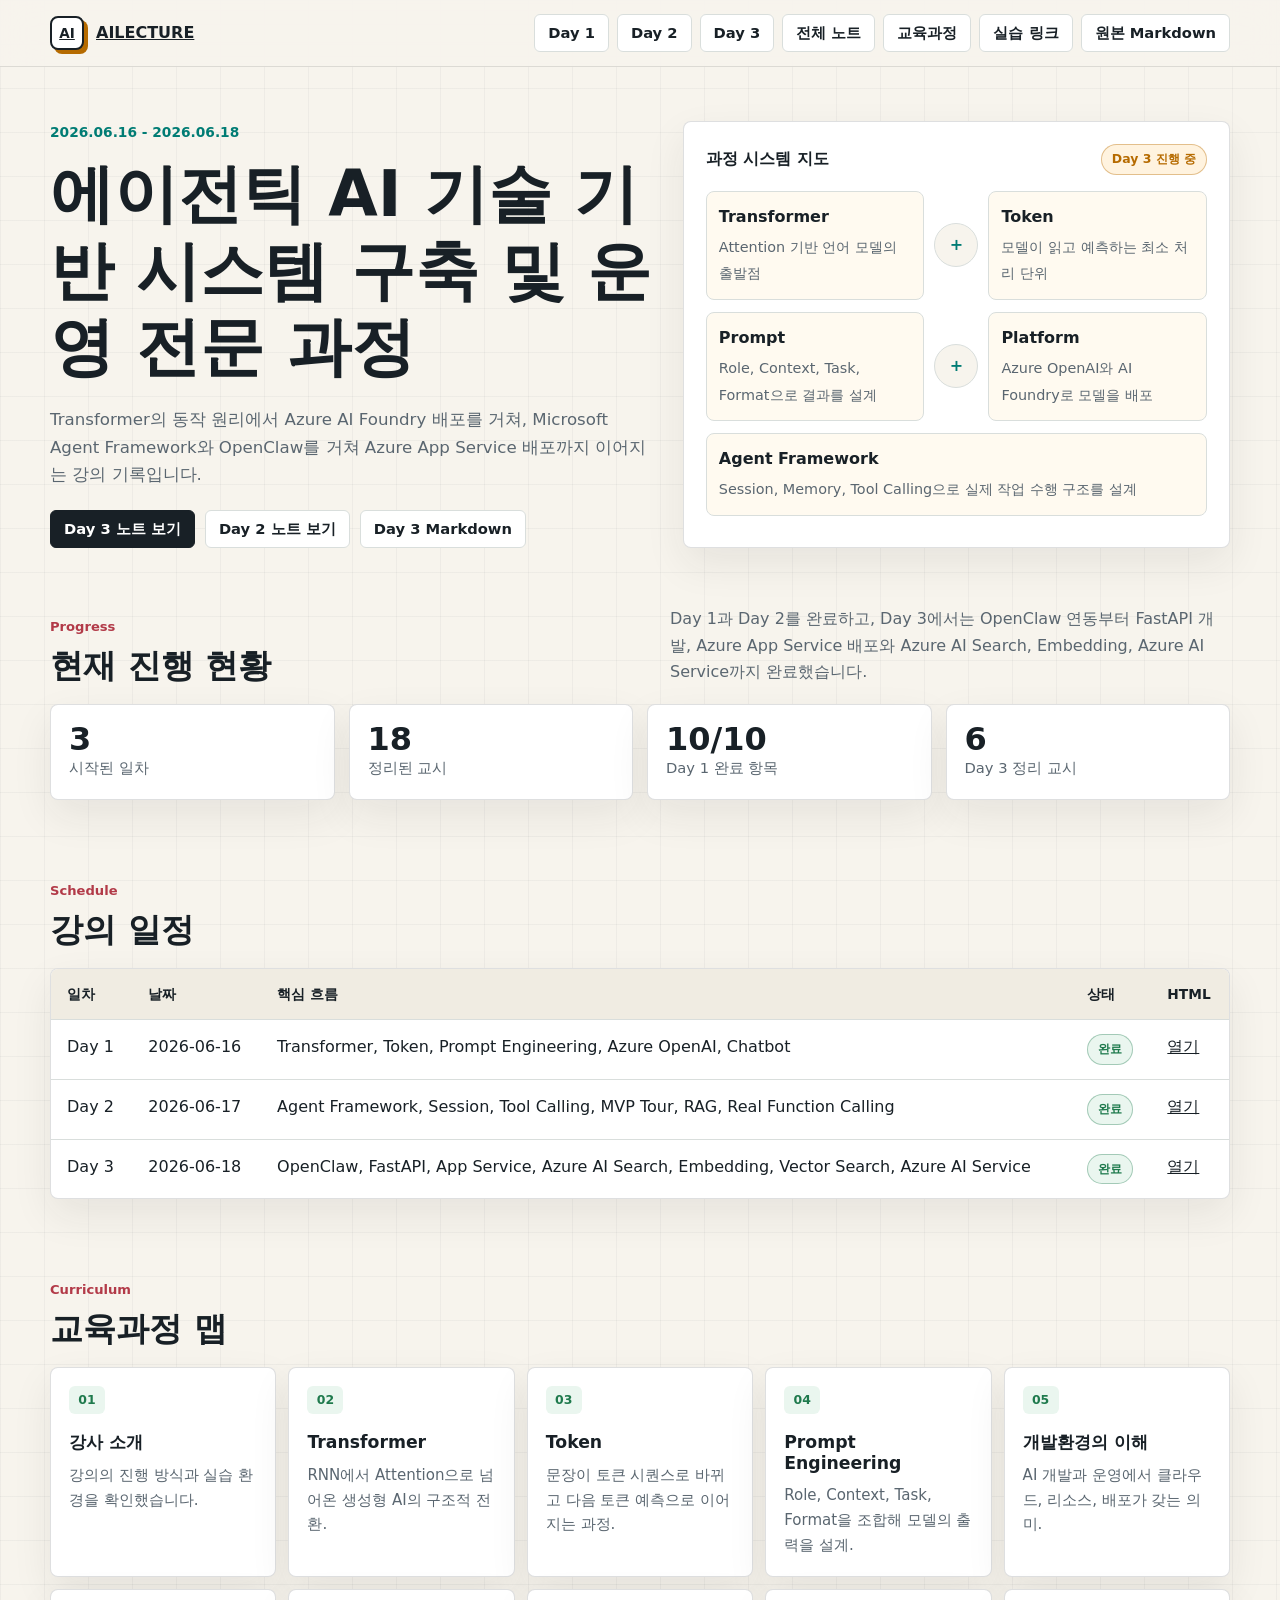
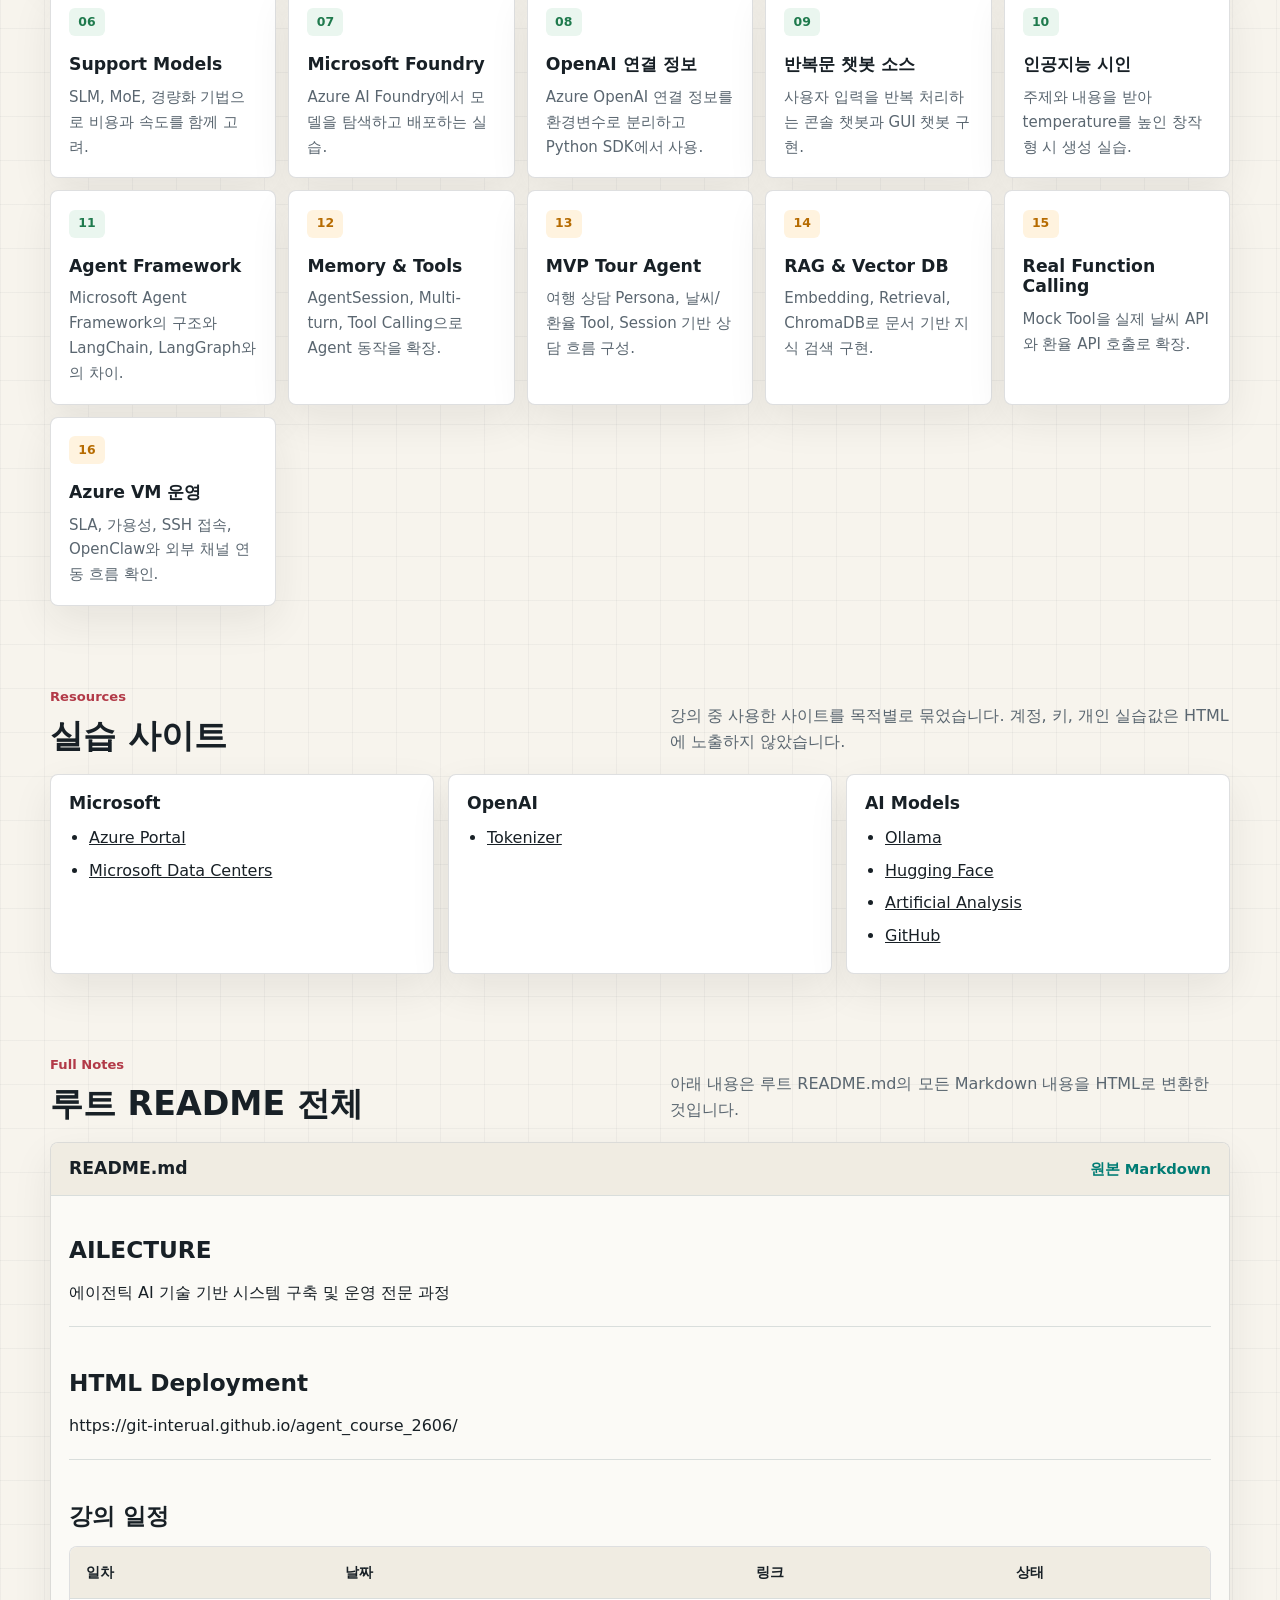
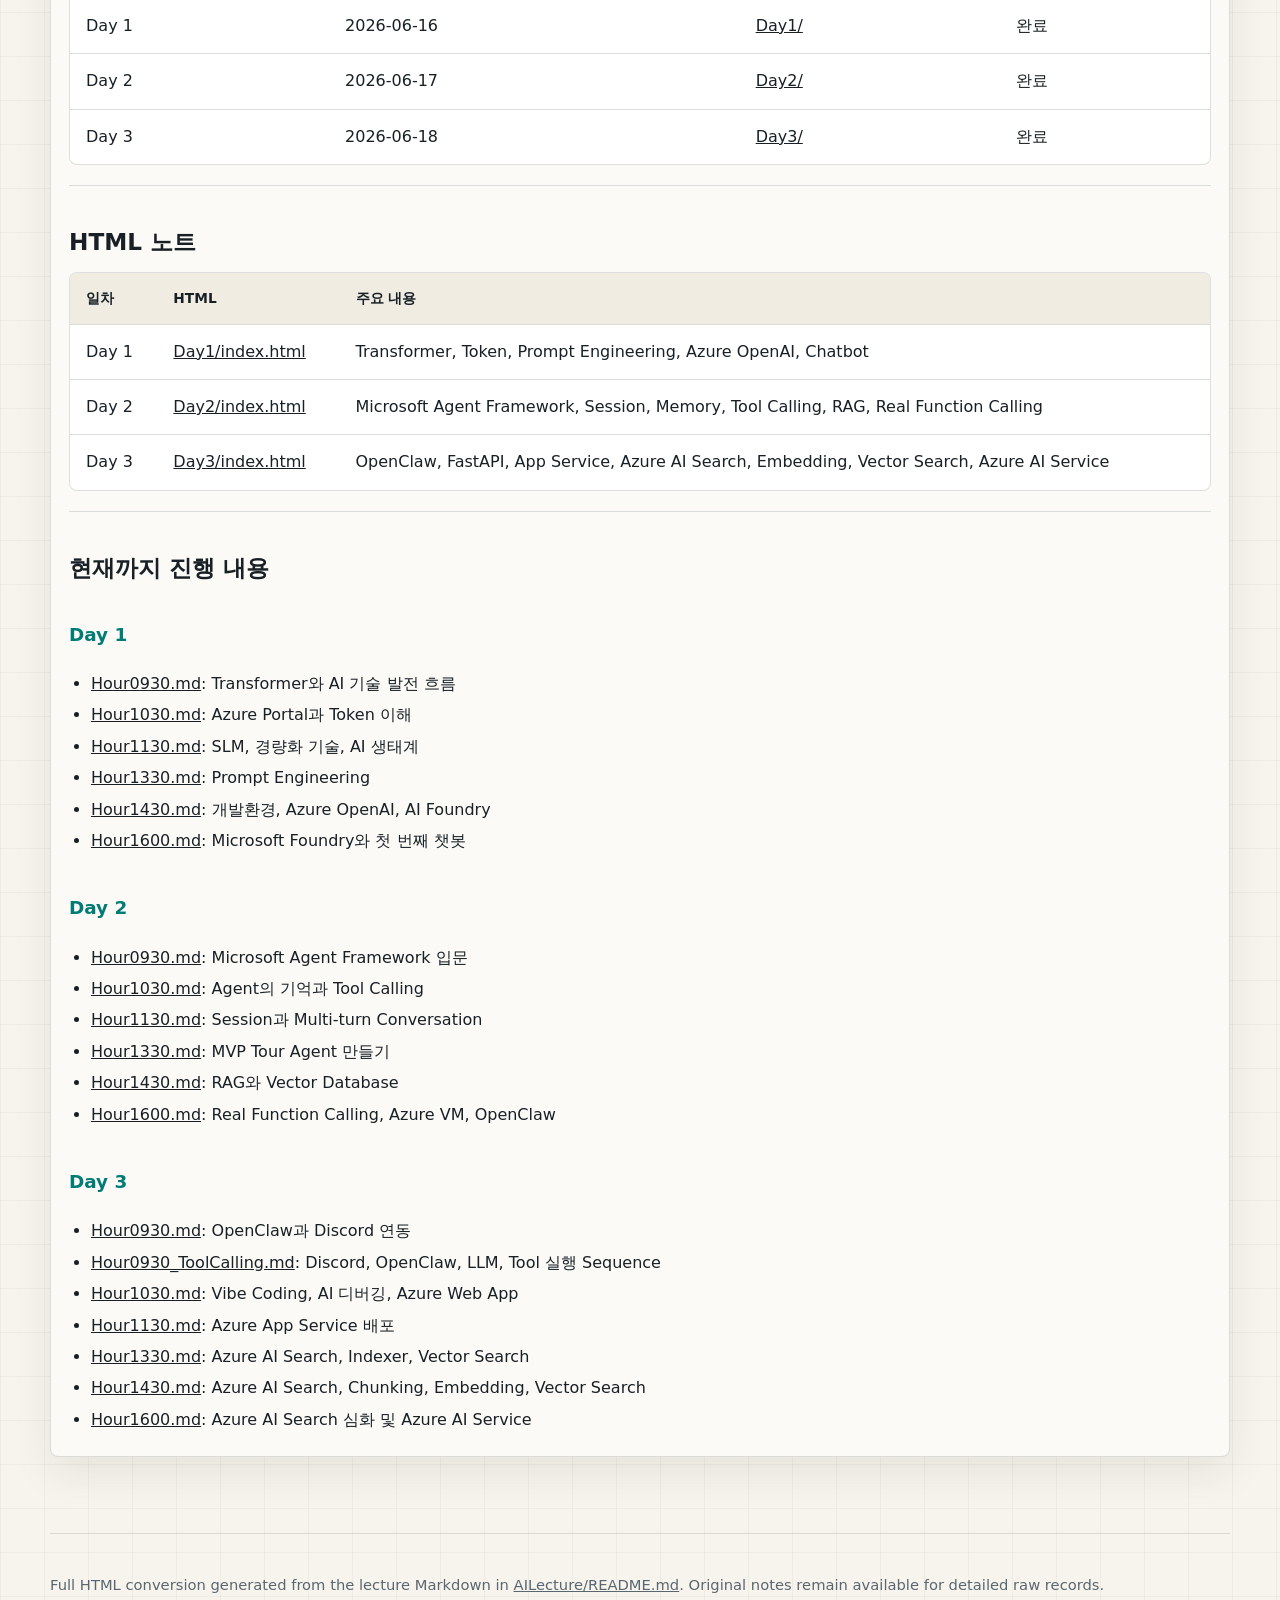
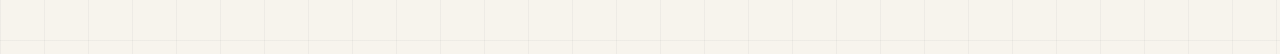
==== commit ae61a1f1: "Day3 6교시분 추가." ====
--- a/index.html
+++ b/index.html
@@ -85,7 +85,7 @@
           </div>
           <p class="section-note">
             Day 1과 Day 2를 완료하고, Day 3에서는 OpenClaw 연동부터 FastAPI 개발,
-            Azure App Service 배포와 Azure AI Search, Embedding, Vector Search까지 확장하고 있습니다.
+            Azure App Service 배포와 Azure AI Search, Embedding, Azure AI Service까지 완료했습니다.
           </p>
         </div>
         <div class="metrics">
@@ -94,7 +94,7 @@
             <span>시작된 일차</span>
           </div>
           <div class="metric">
-            <b>17</b>
+            <b>18</b>
             <span>정리된 교시</span>
           </div>
           <div class="metric">
@@ -102,7 +102,7 @@
             <span>Day 1 완료 항목</span>
           </div>
           <div class="metric">
-            <b>5</b>
+            <b>6</b>
             <span>Day 3 정리 교시</span>
           </div>
         </div>
@@ -144,8 +144,8 @@
               <tr>
                 <td>Day 3</td>
                 <td>2026-06-18</td>
-                <td>OpenClaw, Discord, FastAPI, App Service, Azure AI Search, Embedding, Vector Search</td>
-                <td><span class="status-chip pending">진행 중</span></td>
+                <td>OpenClaw, FastAPI, App Service, Azure AI Search, Embedding, Vector Search, Azure AI Service</td>
+                <td><span class="status-chip">완료</span></td>
                 <td><a href="Day3/index.html">열기</a></td>
               </tr>
             </tbody>
@@ -292,7 +292,7 @@
               <tbody>
               <tr><td>Day 1</td><td>2026-06-16</td><td><a href="Day1/README.md">Day1/</a></td><td>완료</td></tr>
               <tr><td>Day 2</td><td>2026-06-17</td><td><a href="Day2/README.md">Day2/</a></td><td>완료</td></tr>
-              <tr><td>Day 3</td><td>2026-06-18</td><td><a href="Day3/README.md">Day3/</a></td><td>진행 중</td></tr>
+              <tr><td>Day 3</td><td>2026-06-18</td><td><a href="Day3/README.md">Day3/</a></td><td>완료</td></tr>
               </tbody></table></div>
               <hr />
               <h3>HTML 노트</h3>
@@ -301,7 +301,7 @@
               <tbody>
               <tr><td>Day 1</td><td><a href="Day1/index.html">Day1/index.html</a></td><td>Transformer, Token, Prompt Engineering, Azure OpenAI, Chatbot</td></tr>
               <tr><td>Day 2</td><td><a href="Day2/index.html">Day2/index.html</a></td><td>Microsoft Agent Framework, Session, Memory, Tool Calling, RAG, Real Function Calling</td></tr>
-              <tr><td>Day 3</td><td><a href="Day3/index.html">Day3/index.html</a></td><td>OpenClaw, Discord, FastAPI, App Service, Azure AI Search, Embedding, Vector Search</td></tr>
+              <tr><td>Day 3</td><td><a href="Day3/index.html">Day3/index.html</a></td><td>OpenClaw, FastAPI, App Service, Azure AI Search, Embedding, Vector Search, Azure AI Service</td></tr>
               </tbody></table></div>
               <hr />
               <h3>현재까지 진행 내용</h3>
@@ -310,7 +310,7 @@
               <h4>Day 2</h4>
               <ul><li><a href="Day2/Hour0930.md">Hour0930.md</a>: Microsoft Agent Framework 입문</li><li><a href="Day2/Hour1030.md">Hour1030.md</a>: Agent의 기억과 Tool Calling</li><li><a href="Day2/Hour1130.md">Hour1130.md</a>: Session과 Multi-turn Conversation</li><li><a href="Day2/Hour1330.md">Hour1330.md</a>: MVP Tour Agent 만들기</li><li><a href="Day2/Hour1430.md">Hour1430.md</a>: RAG와 Vector Database</li><li><a href="Day2/Hour1600.md">Hour1600.md</a>: Real Function Calling, Azure VM, OpenClaw</li></ul>
               <h4>Day 3</h4>
-              <ul><li><a href="Day3/Hour0930.md">Hour0930.md</a>: OpenClaw과 Discord 연동</li><li><a href="Day3/Hour0930_ToolCalling.md">Hour0930_ToolCalling.md</a>: Discord, OpenClaw, LLM, Tool 실행 Sequence</li><li><a href="Day3/Hour1030.md">Hour1030.md</a>: Vibe Coding, AI 디버깅, Azure Web App</li><li><a href="Day3/Hour1130.md">Hour1130.md</a>: Azure App Service 배포</li><li><a href="Day3/Hour1330.md">Hour1330.md</a>: Azure AI Search, Indexer, Vector Search</li><li><a href="Day3/Hour1430.md">Hour1430.md</a>: Azure AI Search, Chunking, Embedding, Vector Search</li></ul>
+              <ul><li><a href="Day3/Hour0930.md">Hour0930.md</a>: OpenClaw과 Discord 연동</li><li><a href="Day3/Hour0930_ToolCalling.md">Hour0930_ToolCalling.md</a>: Discord, OpenClaw, LLM, Tool 실행 Sequence</li><li><a href="Day3/Hour1030.md">Hour1030.md</a>: Vibe Coding, AI 디버깅, Azure Web App</li><li><a href="Day3/Hour1130.md">Hour1130.md</a>: Azure App Service 배포</li><li><a href="Day3/Hour1330.md">Hour1330.md</a>: Azure AI Search, Indexer, Vector Search</li><li><a href="Day3/Hour1430.md">Hour1430.md</a>: Azure AI Search, Chunking, Embedding, Vector Search</li><li><a href="Day3/Hour1600.md">Hour1600.md</a>: Azure AI Search 심화 및 Azure AI Service</li></ul>
             </div>
           </article>
         </div>
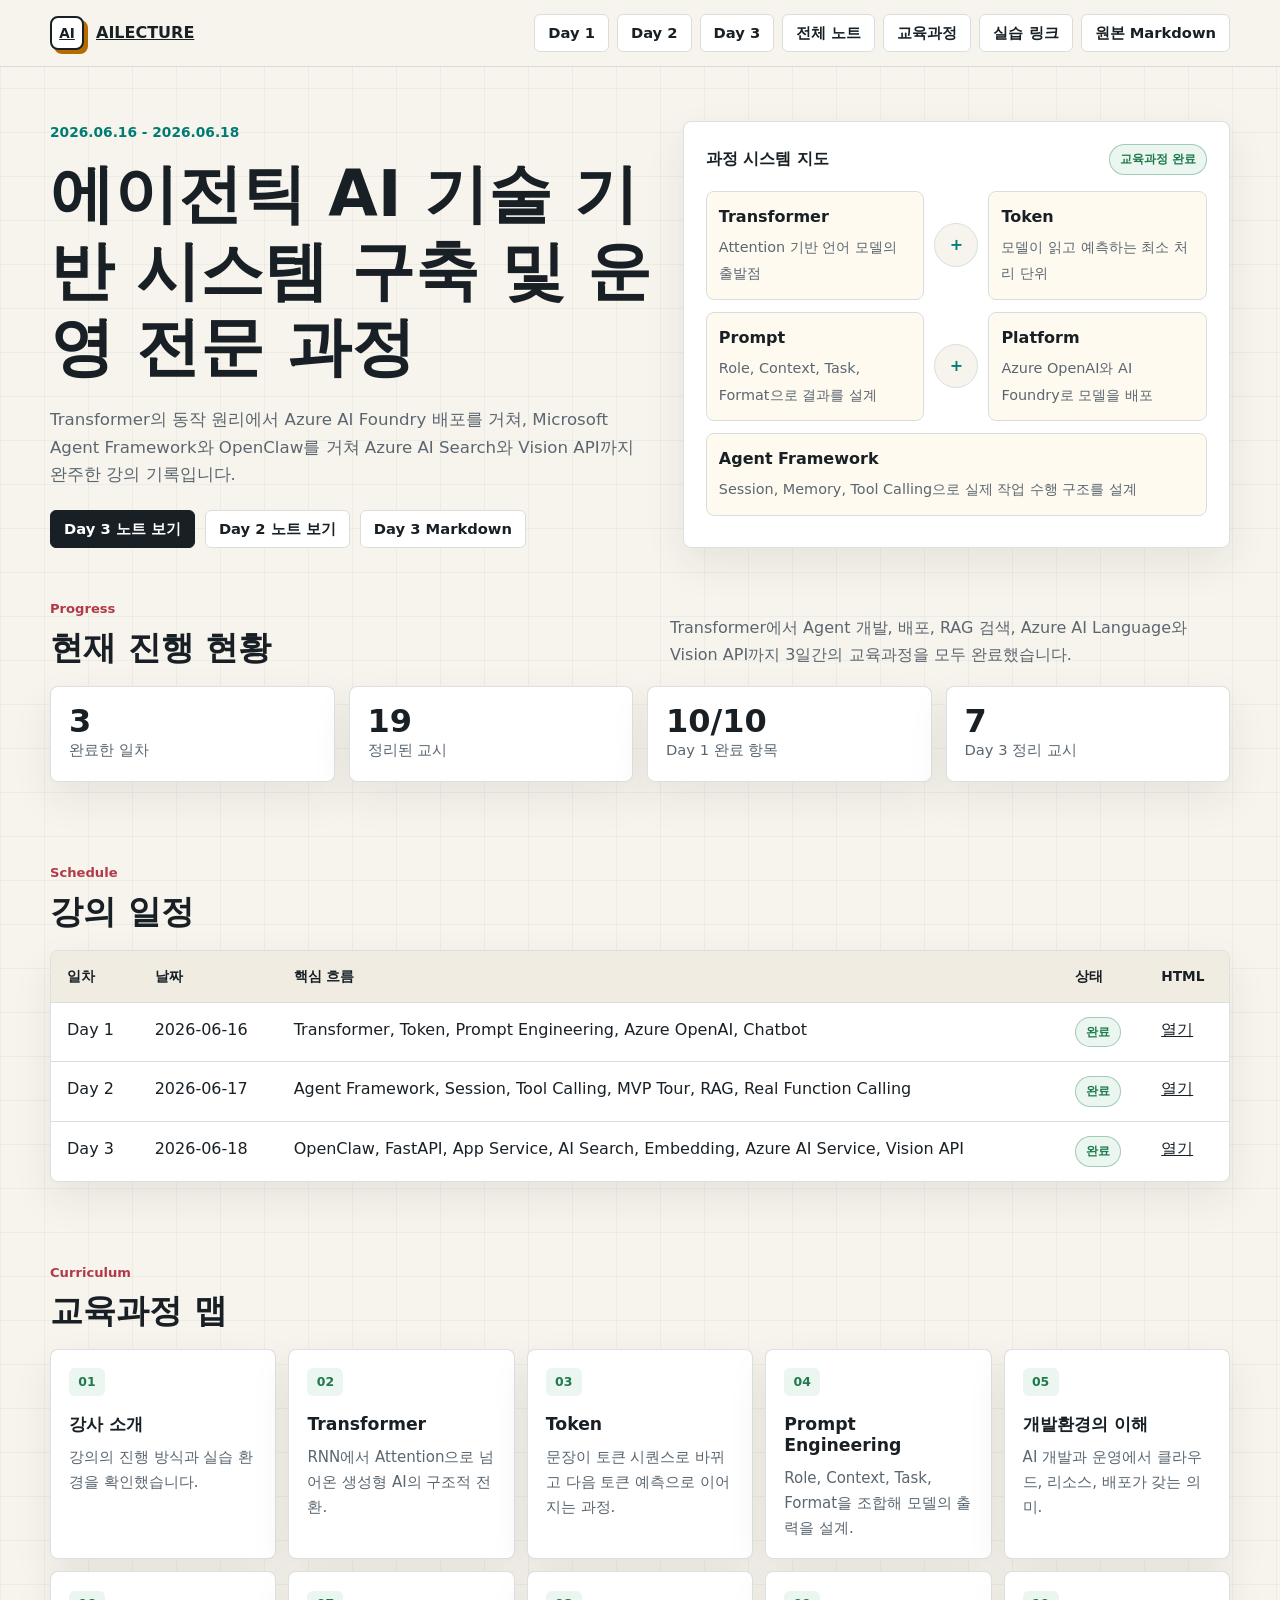
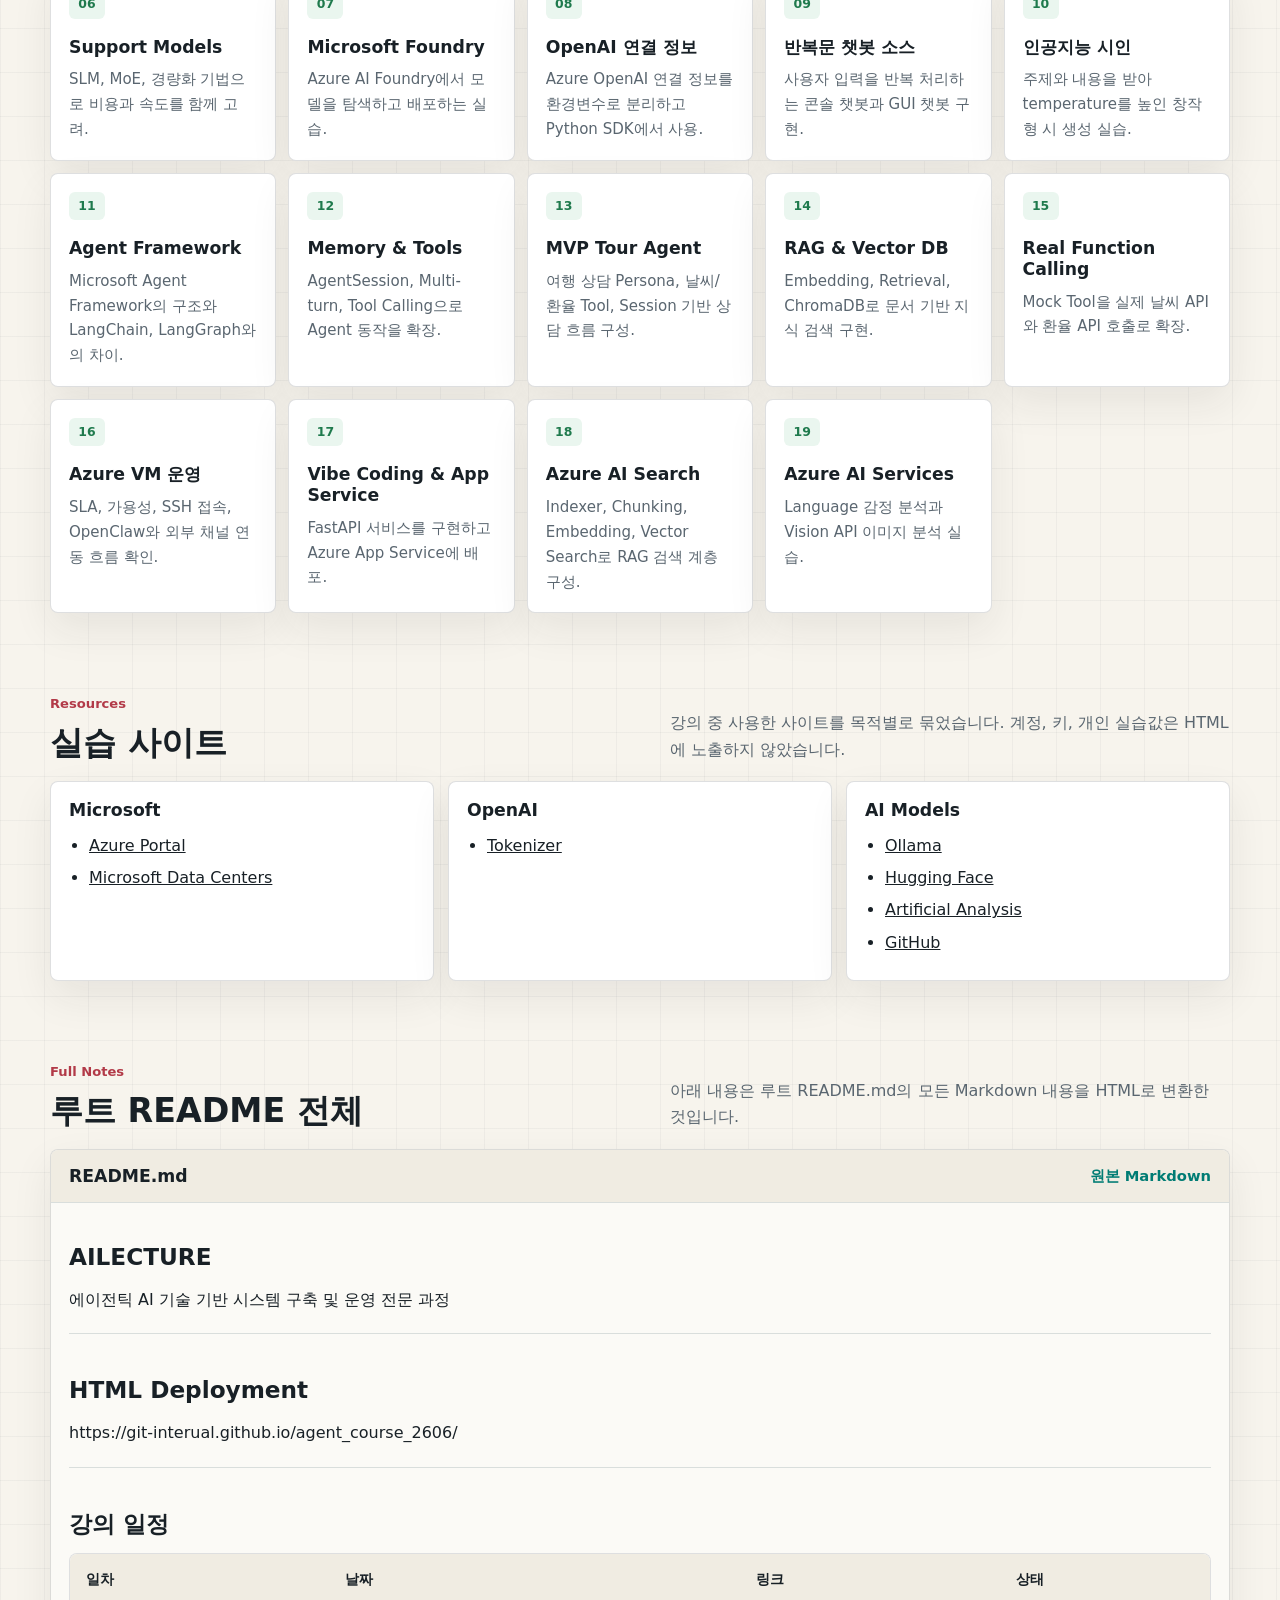
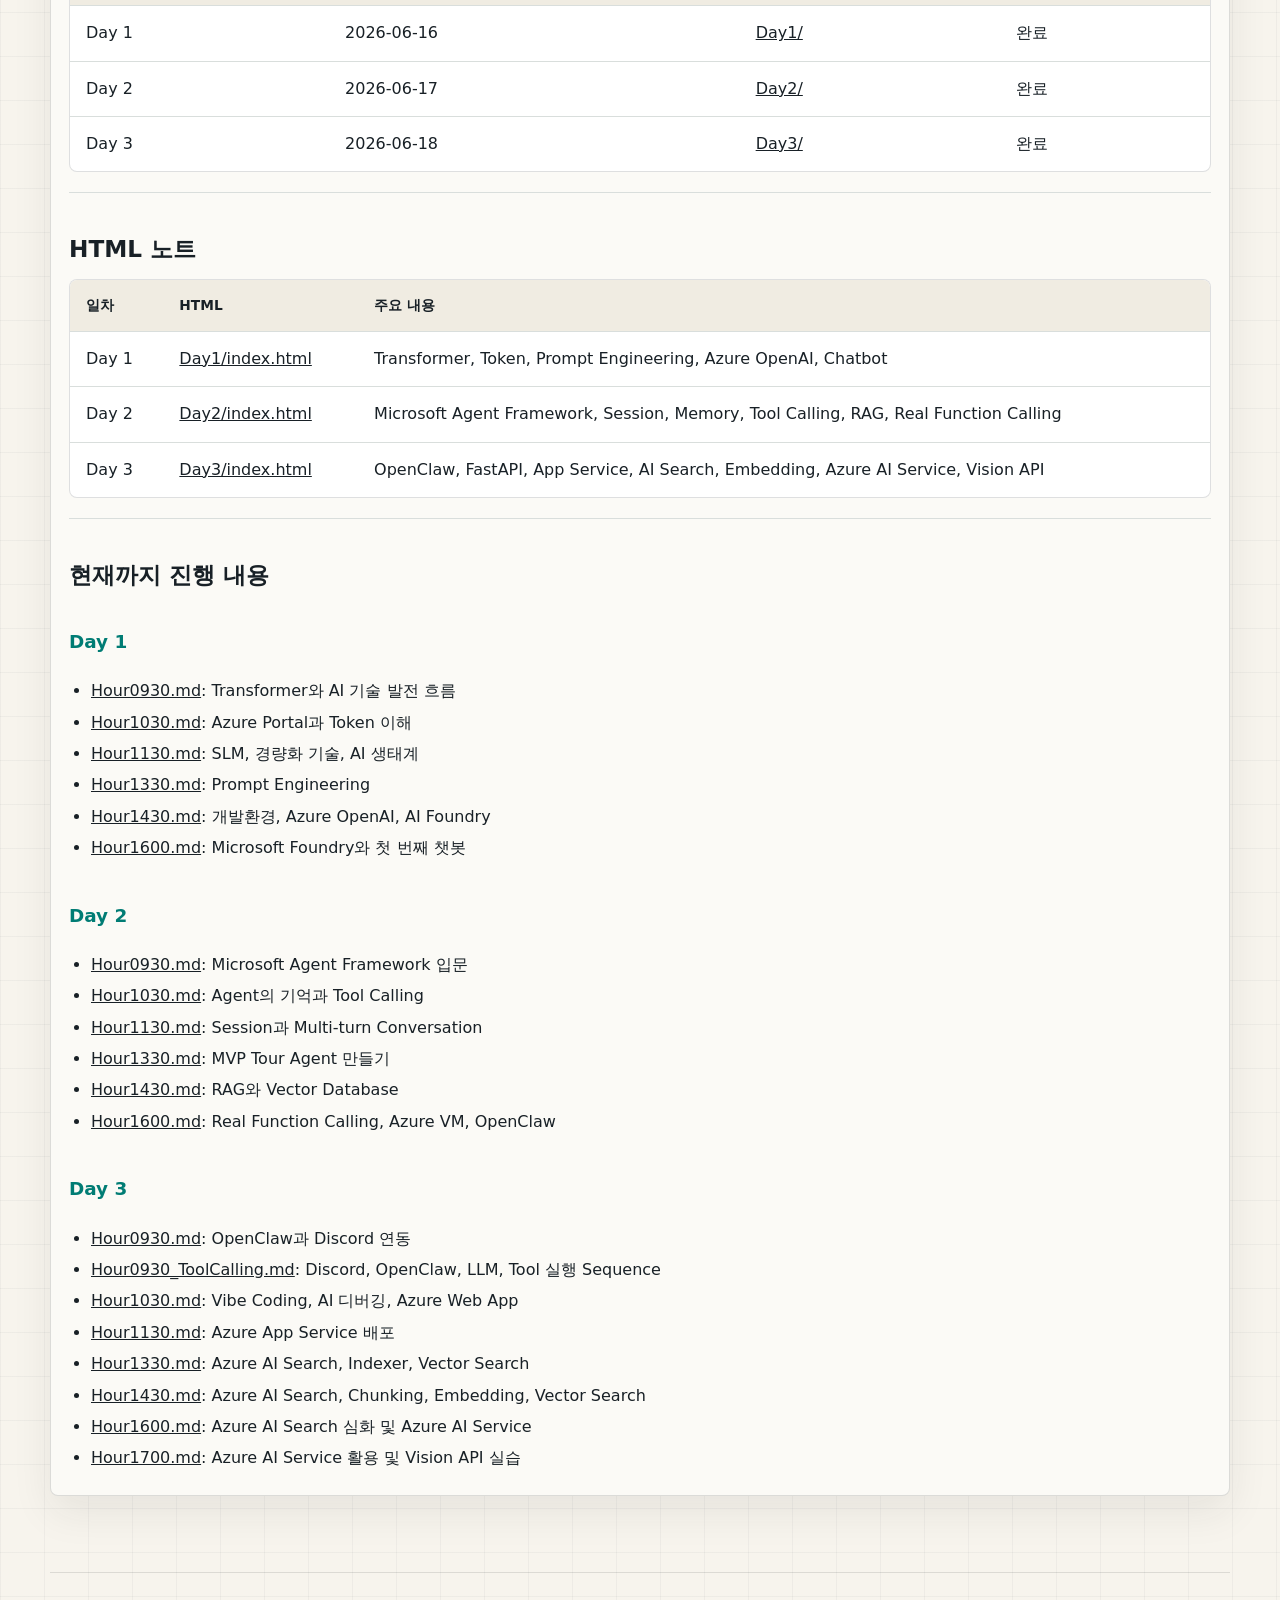
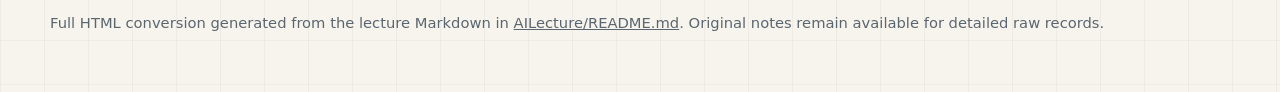
==== commit 005975da: "Day3 완료." ====
--- a/index.html
+++ b/index.html
@@ -32,7 +32,7 @@
           <h1 id="page-title">에이전틱 AI 기술 기반 시스템 구축 및 운영 전문 과정</h1>
           <p class="lead">
             Transformer의 동작 원리에서 Azure AI Foundry 배포를 거쳐,
-            Microsoft Agent Framework와 OpenClaw를 거쳐 Azure App Service 배포까지 이어지는 강의 기록입니다.
+            Microsoft Agent Framework와 OpenClaw를 거쳐 Azure AI Search와 Vision API까지 완주한 강의 기록입니다.
           </p>
           <div class="button-row">
             <a class="button-link primary" href="Day3/index.html">Day 3 노트 보기</a>
@@ -44,7 +44,7 @@
         <aside class="hero-panel" aria-labelledby="map-title">
           <div class="panel-title">
             <span id="map-title">과정 시스템 지도</span>
-            <span class="status-chip pending">Day 3 진행 중</span>
+            <span class="status-chip">교육과정 완료</span>
           </div>
           <div class="system-map">
             <div class="map-row">
@@ -84,17 +84,17 @@
             <h2 id="stats-title">현재 진행 현황</h2>
           </div>
           <p class="section-note">
-            Day 1과 Day 2를 완료하고, Day 3에서는 OpenClaw 연동부터 FastAPI 개발,
-            Azure App Service 배포와 Azure AI Search, Embedding, Azure AI Service까지 완료했습니다.
+            Transformer에서 Agent 개발, 배포, RAG 검색, Azure AI Language와 Vision API까지
+            3일간의 교육과정을 모두 완료했습니다.
           </p>
         </div>
         <div class="metrics">
           <div class="metric">
             <b>3</b>
-            <span>시작된 일차</span>
+            <span>완료한 일차</span>
           </div>
           <div class="metric">
-            <b>18</b>
+            <b>19</b>
             <span>정리된 교시</span>
           </div>
           <div class="metric">
@@ -102,7 +102,7 @@
             <span>Day 1 완료 항목</span>
           </div>
           <div class="metric">
-            <b>6</b>
+            <b>7</b>
             <span>Day 3 정리 교시</span>
           </div>
         </div>
@@ -144,7 +144,7 @@
               <tr>
                 <td>Day 3</td>
                 <td>2026-06-18</td>
-                <td>OpenClaw, FastAPI, App Service, Azure AI Search, Embedding, Vector Search, Azure AI Service</td>
+                <td>OpenClaw, FastAPI, App Service, AI Search, Embedding, Azure AI Service, Vision API</td>
                 <td><span class="status-chip">완료</span></td>
                 <td><a href="Day3/index.html">열기</a></td>
               </tr>
@@ -205,25 +205,37 @@
             <h3>Agent Framework</h3>
             <p>Microsoft Agent Framework의 구조와 LangChain, LangGraph와의 차이.</p>
           </article>
-          <article class="content-card pending">
+          <article class="content-card complete">
             <h3>Memory &amp; Tools</h3>
             <p>AgentSession, Multi-turn, Tool Calling으로 Agent 동작을 확장.</p>
           </article>
-          <article class="content-card pending">
+          <article class="content-card complete">
             <h3>MVP Tour Agent</h3>
             <p>여행 상담 Persona, 날씨/환율 Tool, Session 기반 상담 흐름 구성.</p>
           </article>
-          <article class="content-card pending">
+          <article class="content-card complete">
             <h3>RAG &amp; Vector DB</h3>
             <p>Embedding, Retrieval, ChromaDB로 문서 기반 지식 검색 구현.</p>
           </article>
-          <article class="content-card pending">
+          <article class="content-card complete">
             <h3>Real Function Calling</h3>
             <p>Mock Tool을 실제 날씨 API와 환율 API 호출로 확장.</p>
           </article>
-          <article class="content-card pending">
+          <article class="content-card complete">
             <h3>Azure VM 운영</h3>
             <p>SLA, 가용성, SSH 접속, OpenClaw와 외부 채널 연동 흐름 확인.</p>
+          </article>
+          <article class="content-card complete">
+            <h3>Vibe Coding &amp; App Service</h3>
+            <p>FastAPI 서비스를 구현하고 Azure App Service에 배포.</p>
+          </article>
+          <article class="content-card complete">
+            <h3>Azure AI Search</h3>
+            <p>Indexer, Chunking, Embedding, Vector Search로 RAG 검색 계층 구성.</p>
+          </article>
+          <article class="content-card complete">
+            <h3>Azure AI Services</h3>
+            <p>Language 감정 분석과 Vision API 이미지 분석 실습.</p>
           </article>
         </div>
       </section>
@@ -301,7 +313,7 @@
               <tbody>
               <tr><td>Day 1</td><td><a href="Day1/index.html">Day1/index.html</a></td><td>Transformer, Token, Prompt Engineering, Azure OpenAI, Chatbot</td></tr>
               <tr><td>Day 2</td><td><a href="Day2/index.html">Day2/index.html</a></td><td>Microsoft Agent Framework, Session, Memory, Tool Calling, RAG, Real Function Calling</td></tr>
-              <tr><td>Day 3</td><td><a href="Day3/index.html">Day3/index.html</a></td><td>OpenClaw, FastAPI, App Service, Azure AI Search, Embedding, Vector Search, Azure AI Service</td></tr>
+              <tr><td>Day 3</td><td><a href="Day3/index.html">Day3/index.html</a></td><td>OpenClaw, FastAPI, App Service, AI Search, Embedding, Azure AI Service, Vision API</td></tr>
               </tbody></table></div>
               <hr />
               <h3>현재까지 진행 내용</h3>
@@ -310,7 +322,7 @@
               <h4>Day 2</h4>
               <ul><li><a href="Day2/Hour0930.md">Hour0930.md</a>: Microsoft Agent Framework 입문</li><li><a href="Day2/Hour1030.md">Hour1030.md</a>: Agent의 기억과 Tool Calling</li><li><a href="Day2/Hour1130.md">Hour1130.md</a>: Session과 Multi-turn Conversation</li><li><a href="Day2/Hour1330.md">Hour1330.md</a>: MVP Tour Agent 만들기</li><li><a href="Day2/Hour1430.md">Hour1430.md</a>: RAG와 Vector Database</li><li><a href="Day2/Hour1600.md">Hour1600.md</a>: Real Function Calling, Azure VM, OpenClaw</li></ul>
               <h4>Day 3</h4>
-              <ul><li><a href="Day3/Hour0930.md">Hour0930.md</a>: OpenClaw과 Discord 연동</li><li><a href="Day3/Hour0930_ToolCalling.md">Hour0930_ToolCalling.md</a>: Discord, OpenClaw, LLM, Tool 실행 Sequence</li><li><a href="Day3/Hour1030.md">Hour1030.md</a>: Vibe Coding, AI 디버깅, Azure Web App</li><li><a href="Day3/Hour1130.md">Hour1130.md</a>: Azure App Service 배포</li><li><a href="Day3/Hour1330.md">Hour1330.md</a>: Azure AI Search, Indexer, Vector Search</li><li><a href="Day3/Hour1430.md">Hour1430.md</a>: Azure AI Search, Chunking, Embedding, Vector Search</li><li><a href="Day3/Hour1600.md">Hour1600.md</a>: Azure AI Search 심화 및 Azure AI Service</li></ul>
+              <ul><li><a href="Day3/Hour0930.md">Hour0930.md</a>: OpenClaw과 Discord 연동</li><li><a href="Day3/Hour0930_ToolCalling.md">Hour0930_ToolCalling.md</a>: Discord, OpenClaw, LLM, Tool 실행 Sequence</li><li><a href="Day3/Hour1030.md">Hour1030.md</a>: Vibe Coding, AI 디버깅, Azure Web App</li><li><a href="Day3/Hour1130.md">Hour1130.md</a>: Azure App Service 배포</li><li><a href="Day3/Hour1330.md">Hour1330.md</a>: Azure AI Search, Indexer, Vector Search</li><li><a href="Day3/Hour1430.md">Hour1430.md</a>: Azure AI Search, Chunking, Embedding, Vector Search</li><li><a href="Day3/Hour1600.md">Hour1600.md</a>: Azure AI Search 심화 및 Azure AI Service</li><li><a href="Day3/Hour1700.md">Hour1700.md</a>: Azure AI Service 활용 및 Vision API 실습</li></ul>
             </div>
           </article>
         </div>
